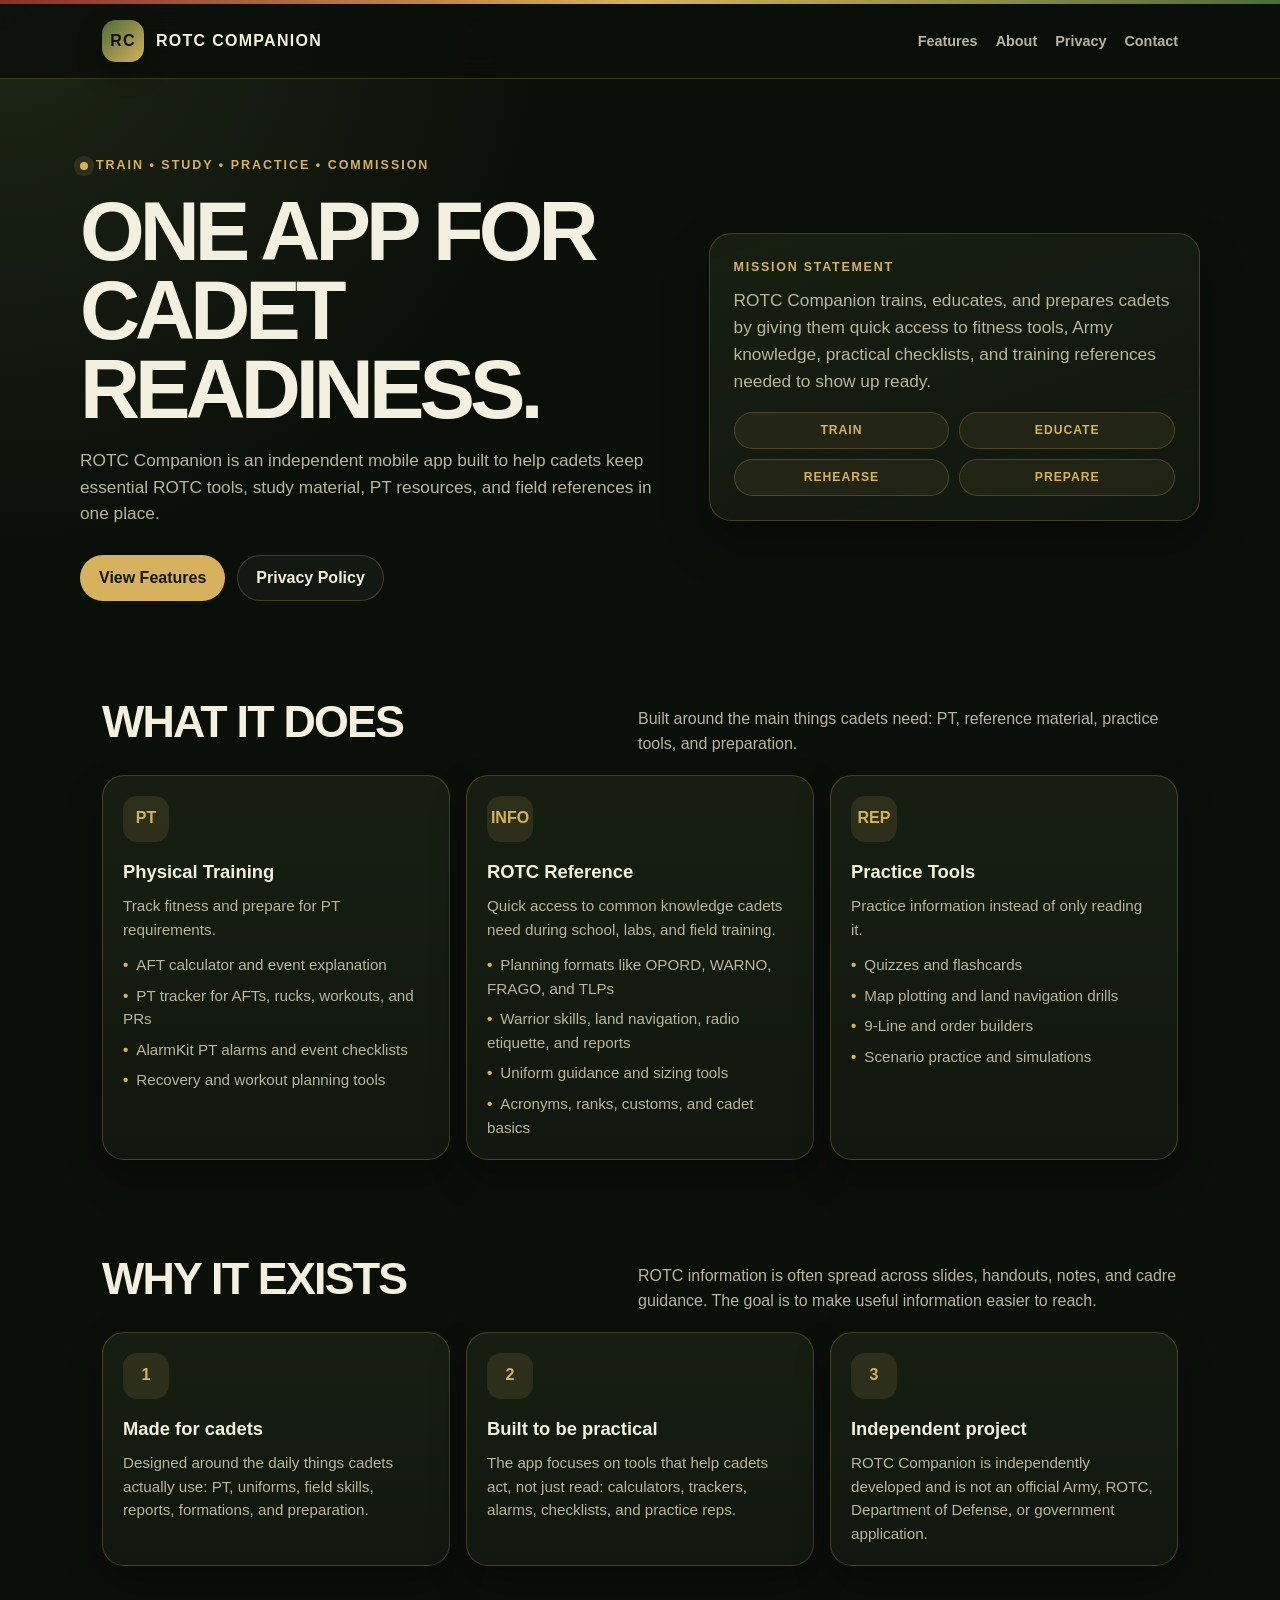
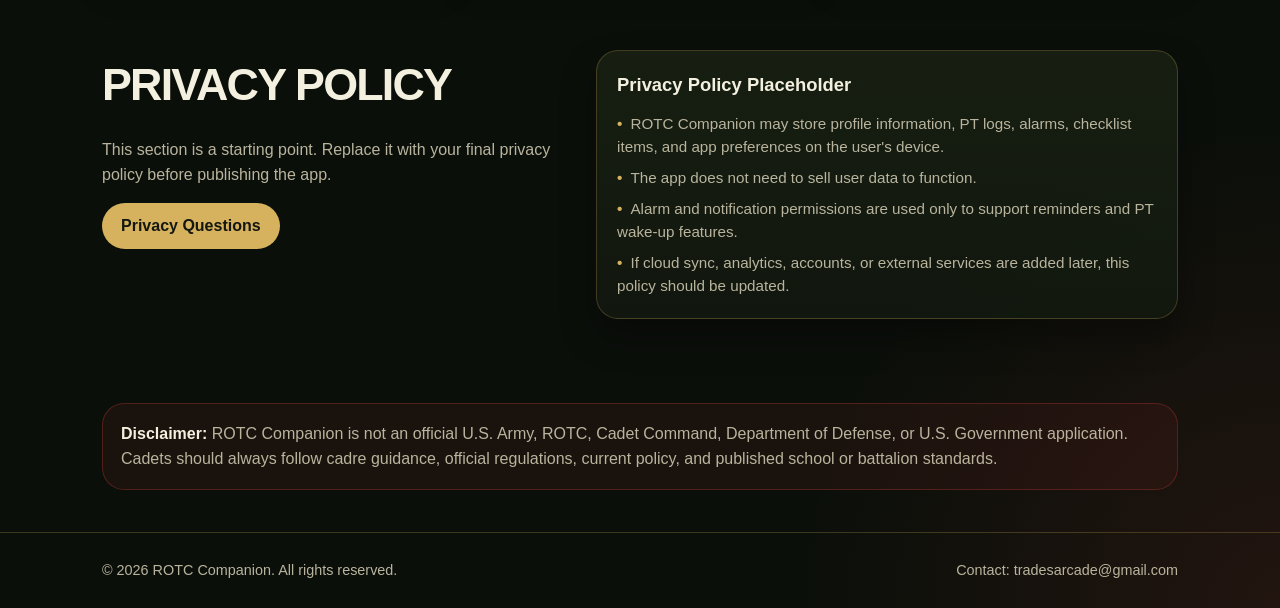
==== index.html @ 6a3ffe08 "Rename index to index.html" ====
<!DOCTYPE html>
<html lang="en">
<head>
  <meta charset="UTF-8" />
  <meta name="viewport" content="width=device-width, initial-scale=1.0" />
  <meta name="description" content="ROTC Companion is an independent app built to help cadets train, study, practice, and prepare for commissioning." />
  <title>ROTC Companion</title>
  <style>
    :root {
      --bg: #0b0f0a;
      --panel: #12180f;
      --panel-2: #182012;
      --text: #f3f0df;
      --muted: #b9b49d;
      --gold: #d6b25e;
      --green: #4d6b35;
      --green-2: #6f8f44;
      --red: #8b2f28;
      --border: rgba(214, 178, 94, 0.24);
      --shadow: rgba(0, 0, 0, 0.35);
      --radius: 22px;
    }

    * {
      box-sizing: border-box;
      margin: 0;
      padding: 0;
    }

    html {
      scroll-behavior: smooth;
    }

    body {
      font-family: Arial, Helvetica, sans-serif;
      background:
        radial-gradient(circle at top left, rgba(111, 143, 68, 0.18), transparent 34rem),
        radial-gradient(circle at bottom right, rgba(139, 47, 40, 0.18), transparent 30rem),
        var(--bg);
      color: var(--text);
      line-height: 1.55;
    }

    a {
      color: inherit;
      text-decoration: none;
    }

    .top-line {
      height: 4px;
      background: linear-gradient(90deg, var(--red), var(--gold), var(--green));
    }

    header {
      position: sticky;
      top: 0;
      z-index: 20;
      backdrop-filter: blur(14px);
      background: rgba(11, 15, 10, 0.84);
      border-bottom: 1px solid var(--border);
    }

    .nav {
      max-width: 1120px;
      margin: 0 auto;
      padding: 16px 22px;
      display: flex;
      align-items: center;
      justify-content: space-between;
      gap: 16px;
    }

    .brand {
      display: flex;
      align-items: center;
      gap: 12px;
      font-weight: 900;
      letter-spacing: 0.08em;
      text-transform: uppercase;
    }

    .brand-mark {
      width: 42px;
      height: 42px;
      border-radius: 14px;
      background: linear-gradient(135deg, var(--green), var(--gold));
      display: grid;
      place-items: center;
      color: #111;
      font-weight: 900;
      box-shadow: 0 10px 24px var(--shadow);
    }

    .nav-links {
      display: flex;
      align-items: center;
      gap: 18px;
      color: var(--muted);
      font-size: 0.9rem;
      font-weight: 700;
    }

    .nav-links a:hover {
      color: var(--gold);
    }

    .container {
      max-width: 1120px;
      margin: 0 auto;
      padding: 0 22px;
    }

    .hero {
      padding: 74px 0 44px;
      display: grid;
      grid-template-columns: 1.1fr 0.9fr;
      gap: 28px;
      align-items: center;
    }

    .eyebrow {
      display: inline-flex;
      align-items: center;
      gap: 8px;
      color: var(--gold);
      font-weight: 900;
      font-size: 0.78rem;
      letter-spacing: 0.16em;
      text-transform: uppercase;
      margin-bottom: 16px;
    }

    .dot {
      width: 8px;
      height: 8px;
      border-radius: 999px;
      background: var(--gold);
      box-shadow: 0 0 0 6px rgba(214, 178, 94, 0.12);
    }

    h1 {
      font-size: clamp(2.4rem, 7vw, 5.2rem);
      line-height: 0.95;
      letter-spacing: -0.06em;
      text-transform: uppercase;
      margin-bottom: 18px;
    }

    .hero p {
      color: var(--muted);
      font-size: 1.08rem;
      max-width: 660px;
    }

    .actions {
      display: flex;
      flex-wrap: wrap;
      gap: 12px;
      margin-top: 28px;
    }

    .button {
      display: inline-flex;
      align-items: center;
      justify-content: center;
      min-height: 46px;
      padding: 0 18px;
      border-radius: 999px;
      font-weight: 900;
      border: 1px solid var(--border);
      transition: transform 0.18s ease, border-color 0.18s ease, background 0.18s ease;
    }

    .button:hover {
      transform: translateY(-2px);
      border-color: rgba(214, 178, 94, 0.55);
    }

    .button.primary {
      color: #13170f;
      background: var(--gold);
    }

    .button.secondary {
      color: var(--text);
      background: rgba(255, 255, 255, 0.04);
    }

    .hero-card {
      border: 1px solid var(--border);
      background: linear-gradient(160deg, rgba(24, 32, 18, 0.94), rgba(18, 24, 15, 0.84));
      border-radius: var(--radius);
      padding: 24px;
      box-shadow: 0 22px 44px var(--shadow);
    }

    .mission-label {
      color: var(--gold);
      font-weight: 900;
      letter-spacing: 0.14em;
      font-size: 0.78rem;
      text-transform: uppercase;
      margin-bottom: 10px;
    }

    .mission-text {
      color: var(--text);
      font-size: 1.06rem;
      margin-bottom: 18px;
    }

    .chips {
      display: grid;
      grid-template-columns: repeat(2, minmax(0, 1fr));
      gap: 10px;
    }

    .chip {
      border: 1px solid var(--border);
      background: rgba(214, 178, 94, 0.08);
      color: var(--gold);
      border-radius: 999px;
      padding: 8px 10px;
      text-align: center;
      font-weight: 900;
      font-size: 0.76rem;
      letter-spacing: 0.08em;
    }

    section {
      padding: 42px 0;
    }

    .section-header {
      display: flex;
      align-items: end;
      justify-content: space-between;
      gap: 18px;
      margin-bottom: 18px;
    }

    .section-header h2 {
      font-size: clamp(1.8rem, 4vw, 2.8rem);
      letter-spacing: -0.04em;
      text-transform: uppercase;
    }

    .section-header p {
      color: var(--muted);
      max-width: 540px;
    }

    .grid {
      display: grid;
      grid-template-columns: repeat(3, minmax(0, 1fr));
      gap: 16px;
    }

    .card {
      border: 1px solid var(--border);
      background: linear-gradient(180deg, rgba(24, 32, 18, 0.94), rgba(18, 24, 15, 0.94));
      border-radius: var(--radius);
      padding: 20px;
      box-shadow: 0 18px 34px var(--shadow);
    }

    .card-icon {
      width: 46px;
      height: 46px;
      border-radius: 14px;
      background: rgba(214, 178, 94, 0.12);
      color: var(--gold);
      display: grid;
      place-items: center;
      font-weight: 900;
      margin-bottom: 16px;
    }

    .card h3 {
      font-size: 1.15rem;
      margin-bottom: 8px;
    }

    .card p,
    .card li {
      color: var(--muted);
      font-size: 0.95rem;
    }

    ul {
      list-style: none;
      display: grid;
      gap: 7px;
      margin-top: 12px;
    }

    li::before {
      content: "•";
      color: var(--gold);
      font-weight: 900;
      margin-right: 8px;
    }

    .privacy-wrap {
      display: grid;
      grid-template-columns: 0.9fr 1.1fr;
      gap: 18px;
    }

    .notice {
      border: 1px solid rgba(139, 47, 40, 0.5);
      background: rgba(139, 47, 40, 0.12);
      border-radius: var(--radius);
      padding: 18px;
      color: var(--muted);
    }

    .notice strong {
      color: var(--text);
    }

    footer {
      border-top: 1px solid var(--border);
      padding: 26px 0;
      color: var(--muted);
      font-size: 0.9rem;
    }

    .footer-row {
      display: flex;
      justify-content: space-between;
      gap: 14px;
      flex-wrap: wrap;
    }

    @media (max-width: 820px) {
      .nav {
        align-items: flex-start;
      }

      .nav-links {
        display: none;
      }

      .hero,
      .privacy-wrap {
        grid-template-columns: 1fr;
      }

      .grid {
        grid-template-columns: 1fr;
      }

      .section-header {
        display: block;
      }

      .section-header p {
        margin-top: 8px;
      }
    }
  </style>
</head>
<body>
  <div class="top-line"></div>

  <header>
    <nav class="nav" aria-label="Main navigation">
      <a class="brand" href="#top">
        <span class="brand-mark">RC</span>
        <span>ROTC Companion</span>
      </a>

      <div class="nav-links">
        <a href="#features">Features</a>
        <a href="#about">About</a>
        <a href="#privacy">Privacy</a>
        <a href="mailto:tradesarcade@gmail.com">Contact</a>
      </div>
    </nav>
  </header>

  <main id="top">
    <div class="container hero">
      <div>
        <div class="eyebrow"><span class="dot"></span> Train • Study • Practice • Commission</div>
        <h1>One app for cadet readiness.</h1>
        <p>
          ROTC Companion is an independent mobile app built to help cadets keep essential ROTC tools,
          study material, PT resources, and field references in one place.
        </p>

        <div class="actions">
          <a class="button primary" href="#features">View Features</a>
          <a class="button secondary" href="#privacy">Privacy Policy</a>
        </div>
      </div>

      <aside class="hero-card" aria-label="Mission statement">
        <div class="mission-label">Mission Statement</div>
        <p class="mission-text">
          ROTC Companion trains, educates, and prepares cadets by giving them quick access to fitness tools,
          Army knowledge, practical checklists, and training references needed to show up ready.
        </p>
        <div class="chips">
          <span class="chip">TRAIN</span>
          <span class="chip">EDUCATE</span>
          <span class="chip">REHEARSE</span>
          <span class="chip">PREPARE</span>
        </div>
      </aside>
    </div>

    <section id="features">
      <div class="container">
        <div class="section-header">
          <h2>What it does</h2>
          <p>Built around the main things cadets need: PT, reference material, practice tools, and preparation.</p>
        </div>

        <div class="grid">
          <article class="card">
            <div class="card-icon">PT</div>
            <h3>Physical Training</h3>
            <p>Track fitness and prepare for PT requirements.</p>
            <ul>
              <li>AFT calculator and event explanation</li>
              <li>PT tracker for AFTs, rucks, workouts, and PRs</li>
              <li>AlarmKit PT alarms and event checklists</li>
              <li>Recovery and workout planning tools</li>
            </ul>
          </article>

          <article class="card">
            <div class="card-icon">INFO</div>
            <h3>ROTC Reference</h3>
            <p>Quick access to common knowledge cadets need during school, labs, and field training.</p>
            <ul>
              <li>Planning formats like OPORD, WARNO, FRAGO, and TLPs</li>
              <li>Warrior skills, land navigation, radio etiquette, and reports</li>
              <li>Uniform guidance and sizing tools</li>
              <li>Acronyms, ranks, customs, and cadet basics</li>
            </ul>
          </article>

          <article class="card">
            <div class="card-icon">REP</div>
            <h3>Practice Tools</h3>
            <p>Practice information instead of only reading it.</p>
            <ul>
              <li>Quizzes and flashcards</li>
              <li>Map plotting and land navigation drills</li>
              <li>9-Line and order builders</li>
              <li>Scenario practice and simulations</li>
            </ul>
          </article>
        </div>
      </div>
    </section>

    <section id="about">
      <div class="container">
        <div class="section-header">
          <h2>Why it exists</h2>
          <p>ROTC information is often spread across slides, handouts, notes, and cadre guidance. The goal is to make useful information easier to reach.</p>
        </div>

        <div class="grid">
          <article class="card">
            <div class="card-icon">1</div>
            <h3>Made for cadets</h3>
            <p>Designed around the daily things cadets actually use: PT, uniforms, field skills, reports, formations, and preparation.</p>
          </article>

          <article class="card">
            <div class="card-icon">2</div>
            <h3>Built to be practical</h3>
            <p>The app focuses on tools that help cadets act, not just read: calculators, trackers, alarms, checklists, and practice reps.</p>
          </article>

          <article class="card">
            <div class="card-icon">3</div>
            <h3>Independent project</h3>
            <p>ROTC Companion is independently developed and is not an official Army, ROTC, Department of Defense, or government application.</p>
          </article>
        </div>
      </div>
    </section>

    <section id="privacy">
      <div class="container privacy-wrap">
        <div>
          <div class="section-header">
            <h2>Privacy Policy</h2>
          </div>
          <p style="color: var(--muted); margin-bottom: 16px;">
            This section is a starting point. Replace it with your final privacy policy before publishing the app.
          </p>
          <a class="button primary" href="mailto:tradesarcade@gmail.com?subject=ROTC%20Companion%20Privacy%20Question">Privacy Questions</a>
        </div>

        <article class="card">
          <h3>Privacy Policy Placeholder</h3>
          <ul>
            <li>ROTC Companion may store profile information, PT logs, alarms, checklist items, and app preferences on the user's device.</li>
            <li>The app does not need to sell user data to function.</li>
            <li>Alarm and notification permissions are used only to support reminders and PT wake-up features.</li>
            <li>If cloud sync, analytics, accounts, or external services are added later, this policy should be updated.</li>
          </ul>
        </article>
      </div>
    </section>

    <section>
      <div class="container">
        <div class="notice">
          <strong>Disclaimer:</strong> ROTC Companion is not an official U.S. Army, ROTC, Cadet Command,
          Department of Defense, or U.S. Government application. Cadets should always follow cadre guidance,
          official regulations, current policy, and published school or battalion standards.
        </div>
      </div>
    </section>
  </main>

  <footer>
    <div class="container footer-row">
      <span>© <span id="year"></span> ROTC Companion. All rights reserved.</span>
      <span>Contact: <a href="mailto:tradesarcade@gmail.com">tradesarcade@gmail.com</a></span>
    </div>
  </footer>

  <script>
    document.getElementById("year").textContent = new Date().getFullYear();
  </script>
</body>
</html>
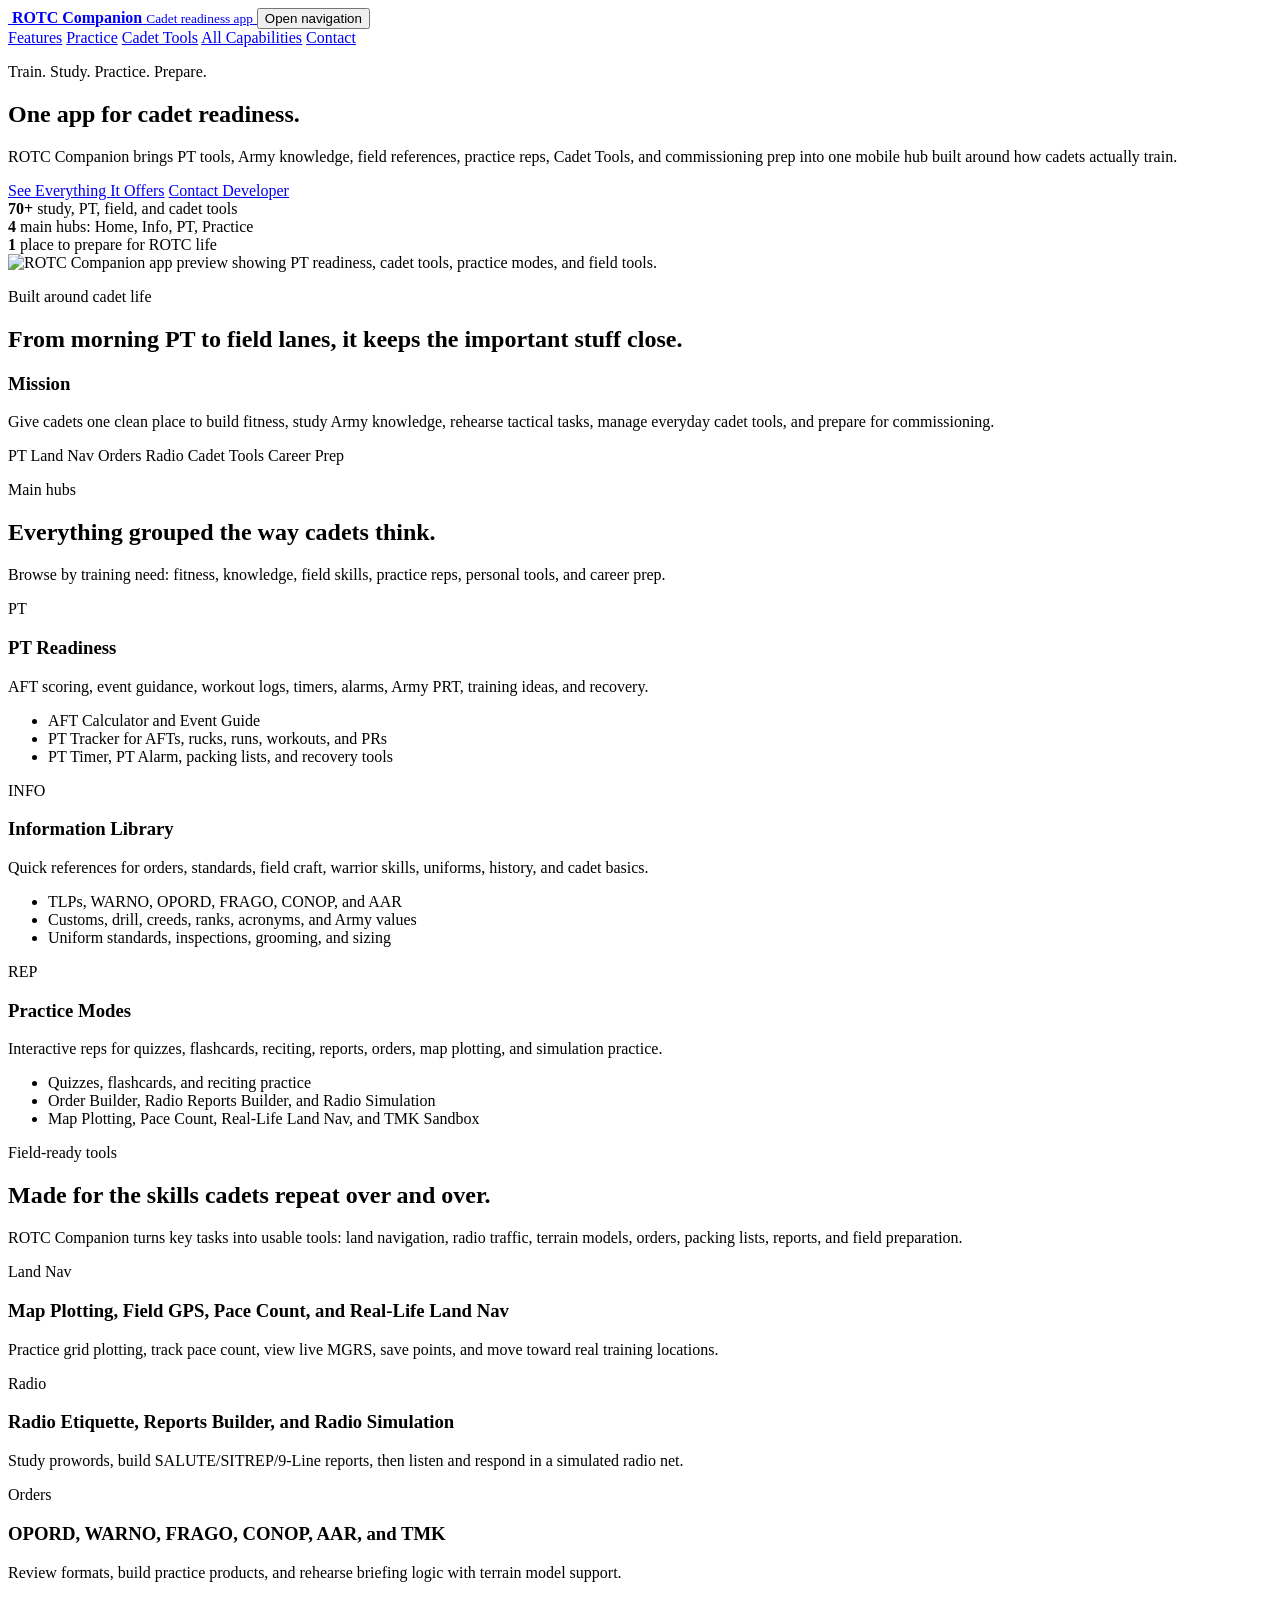
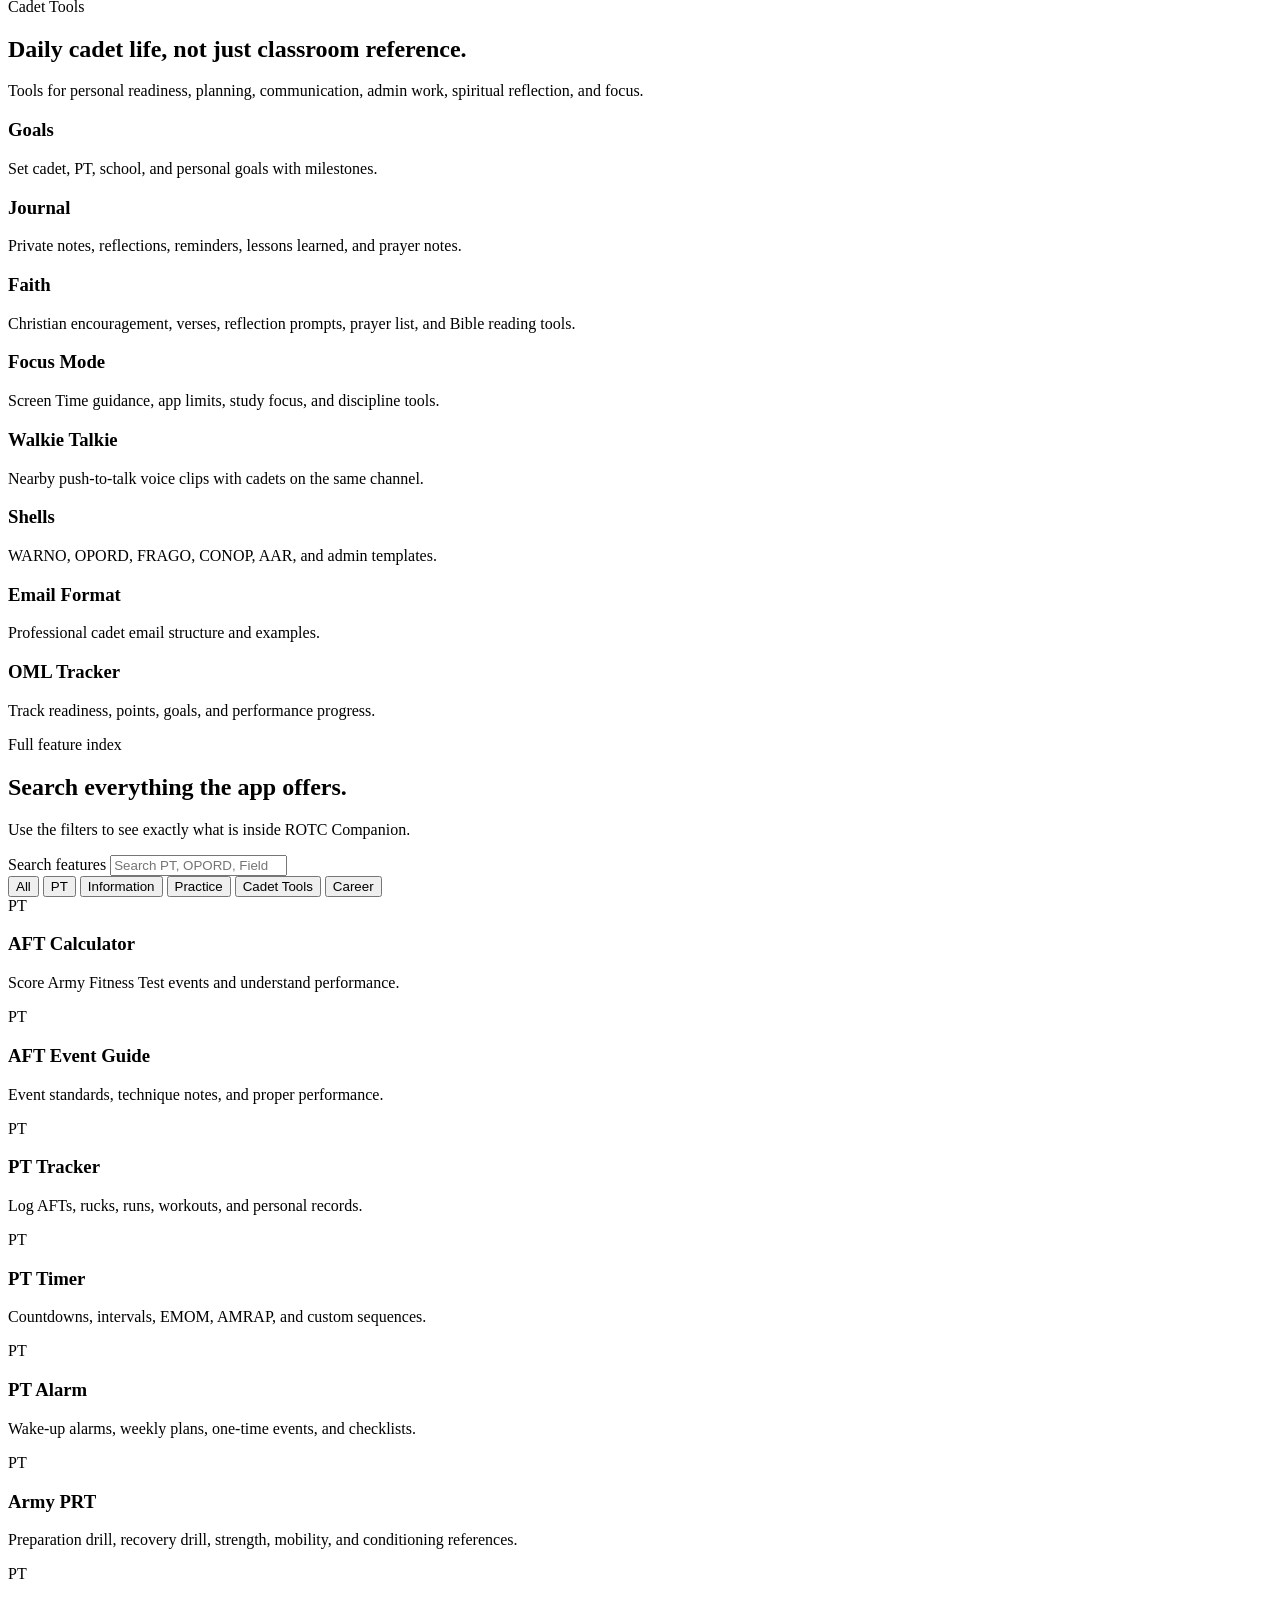
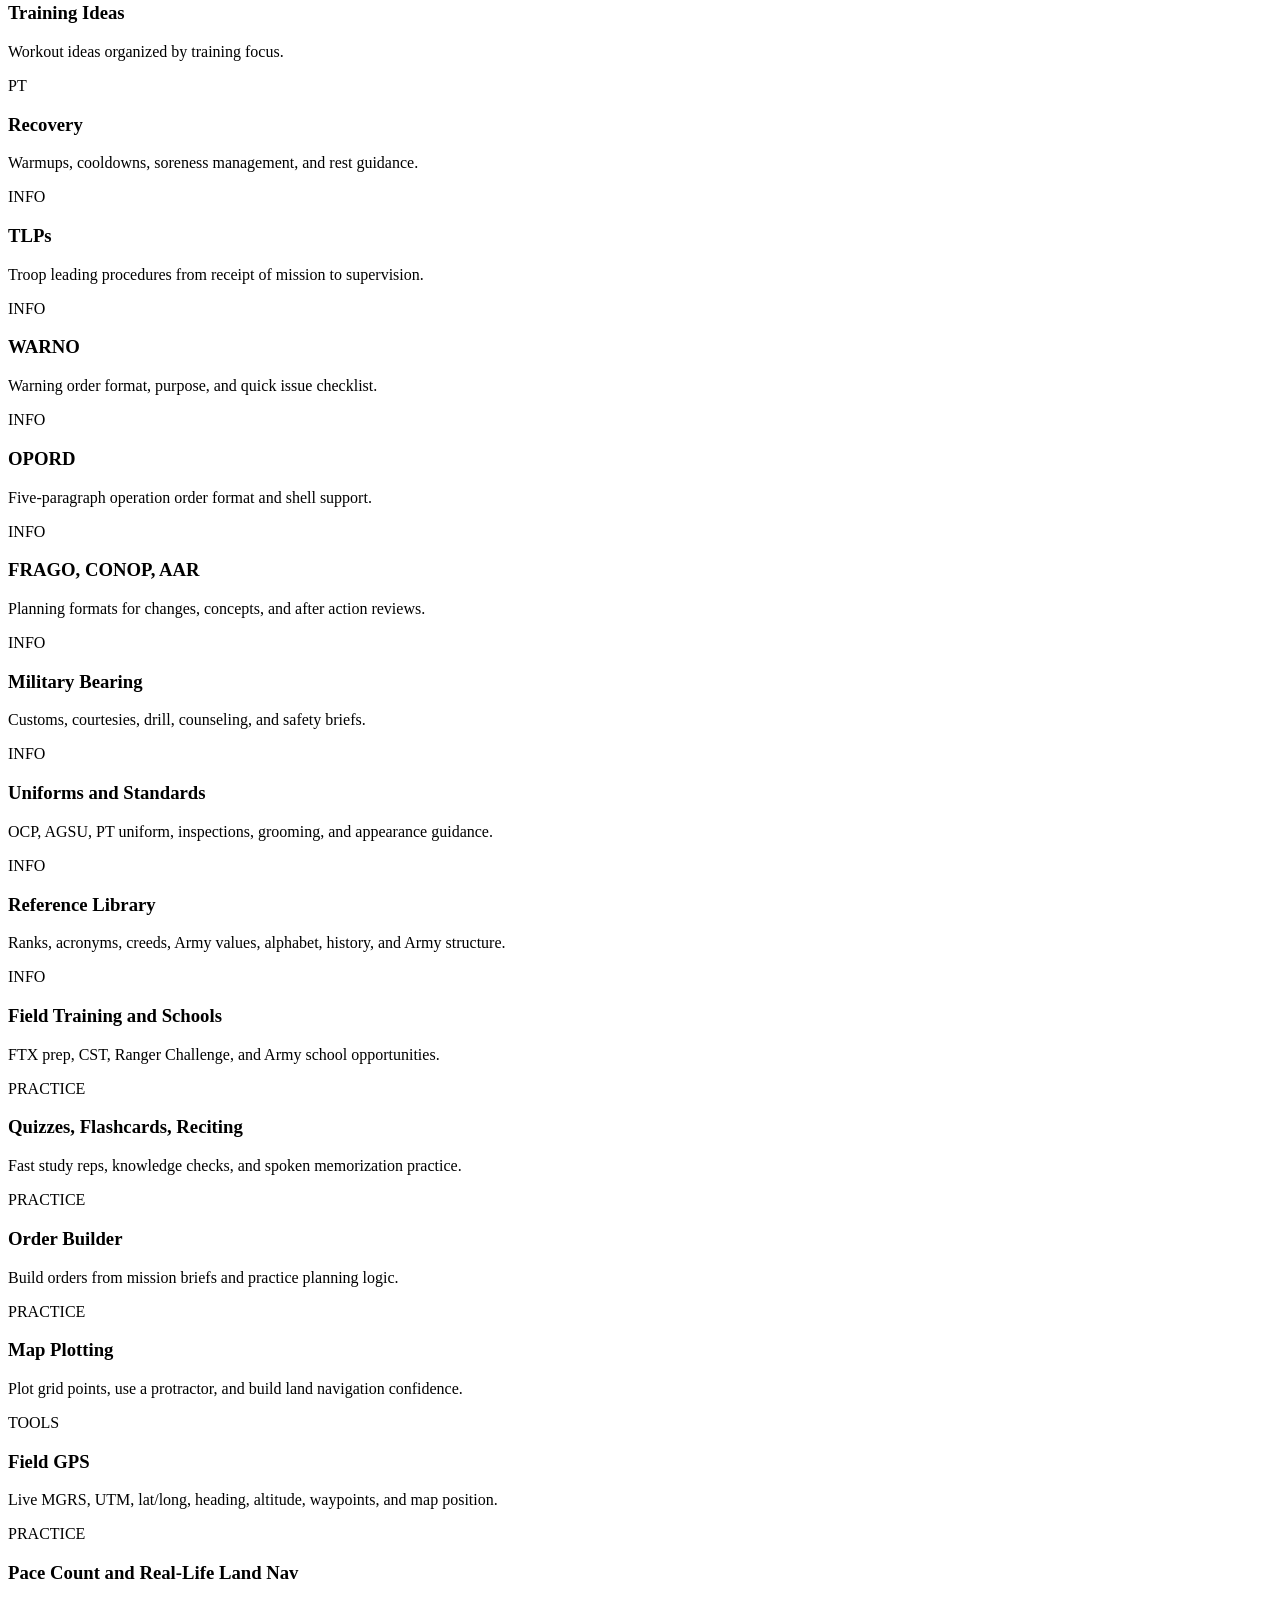
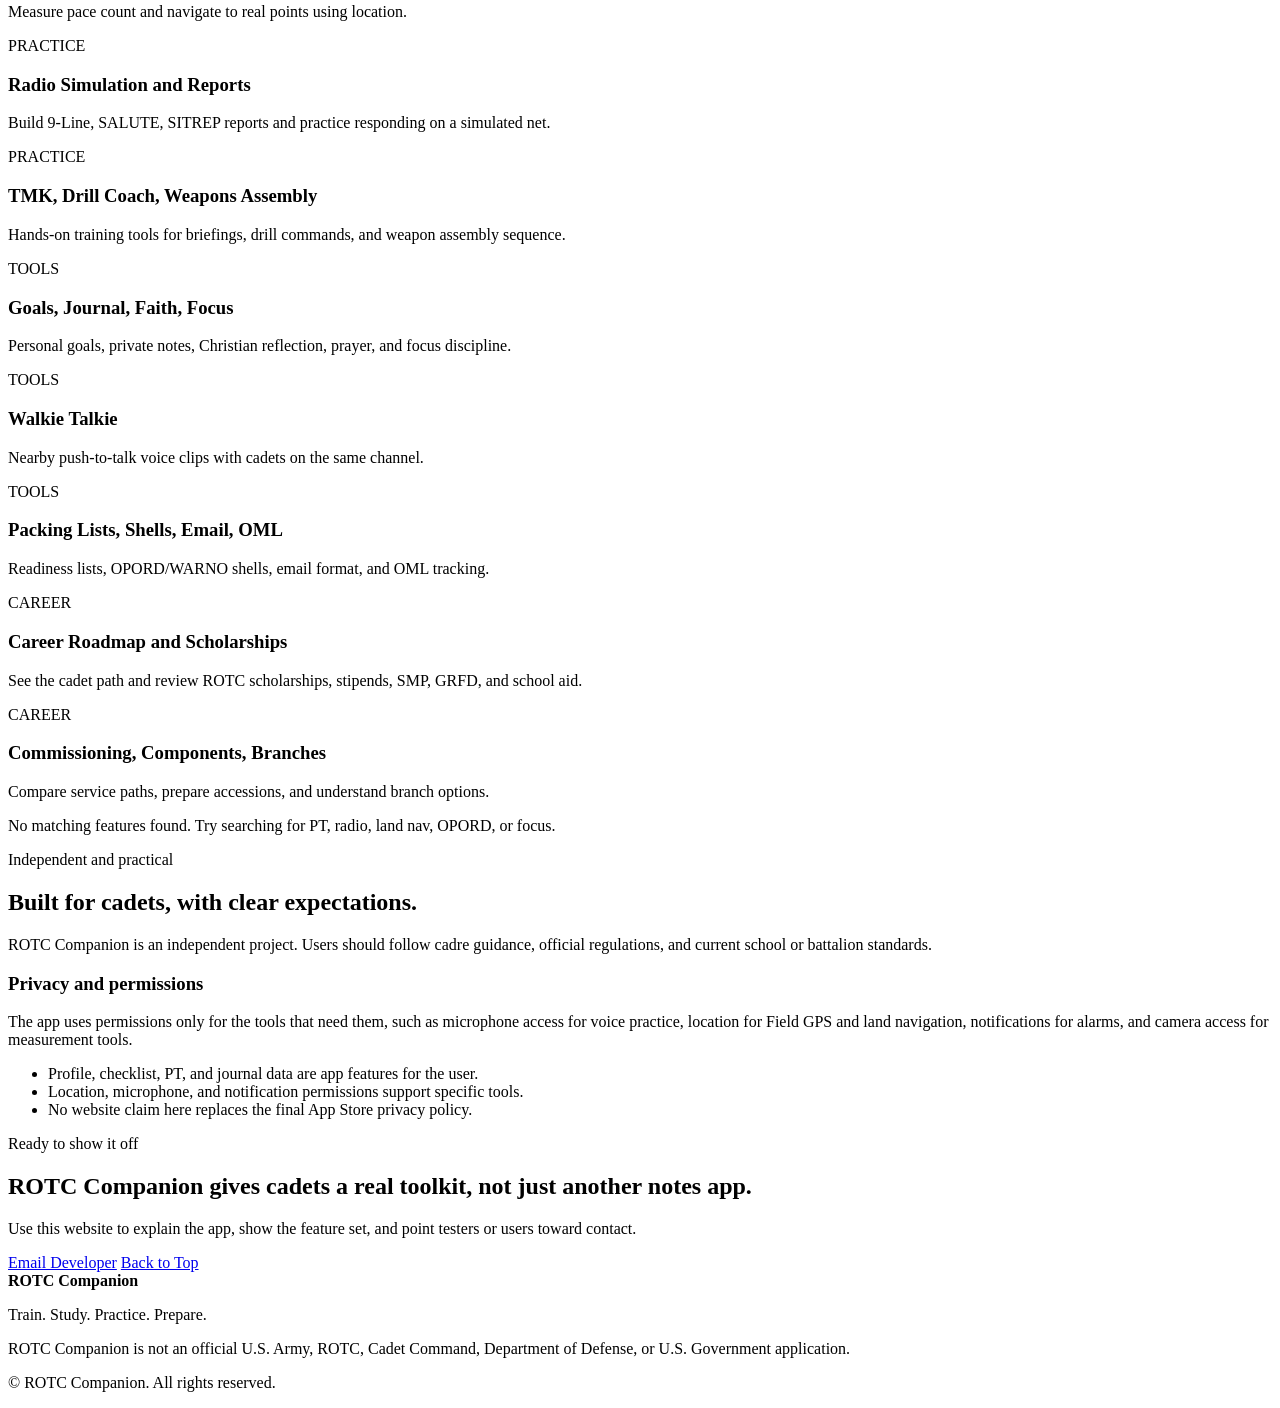
==== commit 593ac9cd: "Update index.html" ====
--- a/index.html
+++ b/index.html
@@ -3,534 +3,403 @@
 <head>
   <meta charset="UTF-8" />
   <meta name="viewport" content="width=device-width, initial-scale=1.0" />
-  <meta name="description" content="ROTC Companion is an independent app built to help cadets train, study, practice, and prepare for commissioning." />
-  <title>ROTC Companion</title>
-  <style>
-    :root {
-      --bg: #0b0f0a;
-      --panel: #12180f;
-      --panel-2: #182012;
-      --text: #f3f0df;
-      --muted: #b9b49d;
-      --gold: #d6b25e;
-      --green: #4d6b35;
-      --green-2: #6f8f44;
-      --red: #8b2f28;
-      --border: rgba(214, 178, 94, 0.24);
-      --shadow: rgba(0, 0, 0, 0.35);
-      --radius: 22px;
-    }
-
-    * {
-      box-sizing: border-box;
-      margin: 0;
-      padding: 0;
-    }
-
-    html {
-      scroll-behavior: smooth;
-    }
-
-    body {
-      font-family: Arial, Helvetica, sans-serif;
-      background:
-        radial-gradient(circle at top left, rgba(111, 143, 68, 0.18), transparent 34rem),
-        radial-gradient(circle at bottom right, rgba(139, 47, 40, 0.18), transparent 30rem),
-        var(--bg);
-      color: var(--text);
-      line-height: 1.55;
-    }
-
-    a {
-      color: inherit;
-      text-decoration: none;
-    }
-
-    .top-line {
-      height: 4px;
-      background: linear-gradient(90deg, var(--red), var(--gold), var(--green));
-    }
-
-    header {
-      position: sticky;
-      top: 0;
-      z-index: 20;
-      backdrop-filter: blur(14px);
-      background: rgba(11, 15, 10, 0.84);
-      border-bottom: 1px solid var(--border);
-    }
-
-    .nav {
-      max-width: 1120px;
-      margin: 0 auto;
-      padding: 16px 22px;
-      display: flex;
-      align-items: center;
-      justify-content: space-between;
-      gap: 16px;
-    }
-
-    .brand {
-      display: flex;
-      align-items: center;
-      gap: 12px;
-      font-weight: 900;
-      letter-spacing: 0.08em;
-      text-transform: uppercase;
-    }
-
-    .brand-mark {
-      width: 42px;
-      height: 42px;
-      border-radius: 14px;
-      background: linear-gradient(135deg, var(--green), var(--gold));
-      display: grid;
-      place-items: center;
-      color: #111;
-      font-weight: 900;
-      box-shadow: 0 10px 24px var(--shadow);
-    }
-
-    .nav-links {
-      display: flex;
-      align-items: center;
-      gap: 18px;
-      color: var(--muted);
-      font-size: 0.9rem;
-      font-weight: 700;
-    }
-
-    .nav-links a:hover {
-      color: var(--gold);
-    }
-
-    .container {
-      max-width: 1120px;
-      margin: 0 auto;
-      padding: 0 22px;
-    }
-
-    .hero {
-      padding: 74px 0 44px;
-      display: grid;
-      grid-template-columns: 1.1fr 0.9fr;
-      gap: 28px;
-      align-items: center;
-    }
-
-    .eyebrow {
-      display: inline-flex;
-      align-items: center;
-      gap: 8px;
-      color: var(--gold);
-      font-weight: 900;
-      font-size: 0.78rem;
-      letter-spacing: 0.16em;
-      text-transform: uppercase;
-      margin-bottom: 16px;
-    }
-
-    .dot {
-      width: 8px;
-      height: 8px;
-      border-radius: 999px;
-      background: var(--gold);
-      box-shadow: 0 0 0 6px rgba(214, 178, 94, 0.12);
-    }
-
-    h1 {
-      font-size: clamp(2.4rem, 7vw, 5.2rem);
-      line-height: 0.95;
-      letter-spacing: -0.06em;
-      text-transform: uppercase;
-      margin-bottom: 18px;
-    }
-
-    .hero p {
-      color: var(--muted);
-      font-size: 1.08rem;
-      max-width: 660px;
-    }
-
-    .actions {
-      display: flex;
-      flex-wrap: wrap;
-      gap: 12px;
-      margin-top: 28px;
-    }
-
-    .button {
-      display: inline-flex;
-      align-items: center;
-      justify-content: center;
-      min-height: 46px;
-      padding: 0 18px;
-      border-radius: 999px;
-      font-weight: 900;
-      border: 1px solid var(--border);
-      transition: transform 0.18s ease, border-color 0.18s ease, background 0.18s ease;
-    }
-
-    .button:hover {
-      transform: translateY(-2px);
-      border-color: rgba(214, 178, 94, 0.55);
-    }
-
-    .button.primary {
-      color: #13170f;
-      background: var(--gold);
-    }
-
-    .button.secondary {
-      color: var(--text);
-      background: rgba(255, 255, 255, 0.04);
-    }
-
-    .hero-card {
-      border: 1px solid var(--border);
-      background: linear-gradient(160deg, rgba(24, 32, 18, 0.94), rgba(18, 24, 15, 0.84));
-      border-radius: var(--radius);
-      padding: 24px;
-      box-shadow: 0 22px 44px var(--shadow);
-    }
-
-    .mission-label {
-      color: var(--gold);
-      font-weight: 900;
-      letter-spacing: 0.14em;
-      font-size: 0.78rem;
-      text-transform: uppercase;
-      margin-bottom: 10px;
-    }
-
-    .mission-text {
-      color: var(--text);
-      font-size: 1.06rem;
-      margin-bottom: 18px;
-    }
-
-    .chips {
-      display: grid;
-      grid-template-columns: repeat(2, minmax(0, 1fr));
-      gap: 10px;
-    }
-
-    .chip {
-      border: 1px solid var(--border);
-      background: rgba(214, 178, 94, 0.08);
-      color: var(--gold);
-      border-radius: 999px;
-      padding: 8px 10px;
-      text-align: center;
-      font-weight: 900;
-      font-size: 0.76rem;
-      letter-spacing: 0.08em;
-    }
-
-    section {
-      padding: 42px 0;
-    }
-
-    .section-header {
-      display: flex;
-      align-items: end;
-      justify-content: space-between;
-      gap: 18px;
-      margin-bottom: 18px;
-    }
-
-    .section-header h2 {
-      font-size: clamp(1.8rem, 4vw, 2.8rem);
-      letter-spacing: -0.04em;
-      text-transform: uppercase;
-    }
-
-    .section-header p {
-      color: var(--muted);
-      max-width: 540px;
-    }
-
-    .grid {
-      display: grid;
-      grid-template-columns: repeat(3, minmax(0, 1fr));
-      gap: 16px;
-    }
-
-    .card {
-      border: 1px solid var(--border);
-      background: linear-gradient(180deg, rgba(24, 32, 18, 0.94), rgba(18, 24, 15, 0.94));
-      border-radius: var(--radius);
-      padding: 20px;
-      box-shadow: 0 18px 34px var(--shadow);
-    }
-
-    .card-icon {
-      width: 46px;
-      height: 46px;
-      border-radius: 14px;
-      background: rgba(214, 178, 94, 0.12);
-      color: var(--gold);
-      display: grid;
-      place-items: center;
-      font-weight: 900;
-      margin-bottom: 16px;
-    }
-
-    .card h3 {
-      font-size: 1.15rem;
-      margin-bottom: 8px;
-    }
-
-    .card p,
-    .card li {
-      color: var(--muted);
-      font-size: 0.95rem;
-    }
-
-    ul {
-      list-style: none;
-      display: grid;
-      gap: 7px;
-      margin-top: 12px;
-    }
-
-    li::before {
-      content: "•";
-      color: var(--gold);
-      font-weight: 900;
-      margin-right: 8px;
-    }
-
-    .privacy-wrap {
-      display: grid;
-      grid-template-columns: 0.9fr 1.1fr;
-      gap: 18px;
-    }
-
-    .notice {
-      border: 1px solid rgba(139, 47, 40, 0.5);
-      background: rgba(139, 47, 40, 0.12);
-      border-radius: var(--radius);
-      padding: 18px;
-      color: var(--muted);
-    }
-
-    .notice strong {
-      color: var(--text);
-    }
-
-    footer {
-      border-top: 1px solid var(--border);
-      padding: 26px 0;
-      color: var(--muted);
-      font-size: 0.9rem;
-    }
-
-    .footer-row {
-      display: flex;
-      justify-content: space-between;
-      gap: 14px;
-      flex-wrap: wrap;
-    }
-
-    @media (max-width: 820px) {
-      .nav {
-        align-items: flex-start;
-      }
-
-      .nav-links {
-        display: none;
-      }
-
-      .hero,
-      .privacy-wrap {
-        grid-template-columns: 1fr;
-      }
-
-      .grid {
-        grid-template-columns: 1fr;
-      }
-
-      .section-header {
-        display: block;
-      }
-
-      .section-header p {
-        margin-top: 8px;
-      }
-    }
-  </style>
+  <meta name="description" content="ROTC Companion helps cadets train, study, practice, plan, and prepare with PT tools, Army knowledge, cadet tools, and field training resources." />
+  <meta name="theme-color" content="#0b1109" />
+  <title>ROTC Companion | Cadet Readiness App</title>
+  <link rel="icon" href="assets/rotc-companion-icon-192.png" />
+  <link rel="apple-touch-icon" href="assets/rotc-companion-icon-192.png" />
+  <link rel="stylesheet" href="styles.css" />
 </head>
 <body>
-  <div class="top-line"></div>
-
-  <header>
-    <nav class="nav" aria-label="Main navigation">
-      <a class="brand" href="#top">
-        <span class="brand-mark">RC</span>
-        <span>ROTC Companion</span>
+  <div class="signal-strip" aria-hidden="true"></div>
+
+  <header class="site-header">
+    <nav class="nav-shell" aria-label="Main navigation">
+      <a class="brand" href="#top" aria-label="ROTC Companion home">
+        <img src="assets/rotc-companion-icon-192.png" alt="" />
+        <span>
+          <strong>ROTC Companion</strong>
+          <small>Cadet readiness app</small>
+        </span>
       </a>
 
-      <div class="nav-links">
+      <button class="nav-toggle" type="button" aria-expanded="false" aria-controls="nav-links">
+        <span></span>
+        <span></span>
+        <span></span>
+        <span class="sr-only">Open navigation</span>
+      </button>
+
+      <div class="nav-links" id="nav-links">
         <a href="#features">Features</a>
-        <a href="#about">About</a>
-        <a href="#privacy">Privacy</a>
-        <a href="mailto:tradesarcade@gmail.com">Contact</a>
+        <a href="#practice">Practice</a>
+        <a href="#tools">Cadet Tools</a>
+        <a href="#all-capabilities">All Capabilities</a>
+        <a href="#contact">Contact</a>
       </div>
     </nav>
   </header>
 
   <main id="top">
-    <div class="container hero">
+    <section class="hero section-band">
+      <div class="container hero-grid">
+        <div class="hero-copy reveal">
+          <p class="eyebrow"><span></span> Train. Study. Practice. Prepare.</p>
+          <h1>One app for cadet readiness.</h1>
+          <p class="hero-lede">
+            ROTC Companion brings PT tools, Army knowledge, field references, practice reps,
+            Cadet Tools, and commissioning prep into one mobile hub built around how cadets actually train.
+          </p>
+
+          <div class="hero-actions">
+            <a class="button primary" href="#all-capabilities">See Everything It Offers</a>
+            <a class="button secondary" href="#contact">Contact Developer</a>
+          </div>
+
+          <div class="hero-stats" aria-label="App capability highlights">
+            <div>
+              <strong>70+</strong>
+              <span>study, PT, field, and cadet tools</span>
+            </div>
+            <div>
+              <strong>4</strong>
+              <span>main hubs: Home, Info, PT, Practice</span>
+            </div>
+            <div>
+              <strong>1</strong>
+              <span>place to prepare for ROTC life</span>
+            </div>
+          </div>
+        </div>
+
+        <div class="hero-visual reveal" aria-label="ROTC Companion app preview">
+          <img src="assets/app-showcase.png" alt="ROTC Companion app preview showing PT readiness, cadet tools, practice modes, and field tools." />
+        </div>
+      </div>
+    </section>
+
+    <section class="section-band intro-band">
+      <div class="container split">
+        <div class="section-title reveal">
+          <p class="eyebrow"><span></span> Built around cadet life</p>
+          <h2>From morning PT to field lanes, it keeps the important stuff close.</h2>
+        </div>
+
+        <div class="mission-card reveal">
+          <h3>Mission</h3>
+          <p>
+            Give cadets one clean place to build fitness, study Army knowledge, rehearse tactical tasks,
+            manage everyday cadet tools, and prepare for commissioning.
+          </p>
+          <div class="mission-pills">
+            <span>PT</span>
+            <span>Land Nav</span>
+            <span>Orders</span>
+            <span>Radio</span>
+            <span>Cadet Tools</span>
+            <span>Career Prep</span>
+          </div>
+        </div>
+      </div>
+    </section>
+
+    <section class="section-band" id="features">
+      <div class="container">
+        <div class="section-heading reveal">
+          <p class="eyebrow"><span></span> Main hubs</p>
+          <h2>Everything grouped the way cadets think.</h2>
+          <p>Browse by training need: fitness, knowledge, field skills, practice reps, personal tools, and career prep.</p>
+        </div>
+
+        <div class="hub-grid">
+          <article class="hub-card reveal">
+            <div class="hub-icon green">PT</div>
+            <h3>PT Readiness</h3>
+            <p>AFT scoring, event guidance, workout logs, timers, alarms, Army PRT, training ideas, and recovery.</p>
+            <ul>
+              <li>AFT Calculator and Event Guide</li>
+              <li>PT Tracker for AFTs, rucks, runs, workouts, and PRs</li>
+              <li>PT Timer, PT Alarm, packing lists, and recovery tools</li>
+            </ul>
+          </article>
+
+          <article class="hub-card reveal">
+            <div class="hub-icon gold">INFO</div>
+            <h3>Information Library</h3>
+            <p>Quick references for orders, standards, field craft, warrior skills, uniforms, history, and cadet basics.</p>
+            <ul>
+              <li>TLPs, WARNO, OPORD, FRAGO, CONOP, and AAR</li>
+              <li>Customs, drill, creeds, ranks, acronyms, and Army values</li>
+              <li>Uniform standards, inspections, grooming, and sizing</li>
+            </ul>
+          </article>
+
+          <article class="hub-card reveal" id="practice">
+            <div class="hub-icon blue">REP</div>
+            <h3>Practice Modes</h3>
+            <p>Interactive reps for quizzes, flashcards, reciting, reports, orders, map plotting, and simulation practice.</p>
+            <ul>
+              <li>Quizzes, flashcards, and reciting practice</li>
+              <li>Order Builder, Radio Reports Builder, and Radio Simulation</li>
+              <li>Map Plotting, Pace Count, Real-Life Land Nav, and TMK Sandbox</li>
+            </ul>
+          </article>
+        </div>
+      </div>
+    </section>
+
+    <section class="section-band field-band">
+      <div class="container field-grid">
+        <div class="section-title reveal">
+          <p class="eyebrow"><span></span> Field-ready tools</p>
+          <h2>Made for the skills cadets repeat over and over.</h2>
+          <p>
+            ROTC Companion turns key tasks into usable tools: land navigation, radio traffic,
+            terrain models, orders, packing lists, reports, and field preparation.
+          </p>
+        </div>
+
+        <div class="feature-stack">
+          <article class="wide-feature reveal">
+            <span class="feature-tag green">Land Nav</span>
+            <h3>Map Plotting, Field GPS, Pace Count, and Real-Life Land Nav</h3>
+            <p>Practice grid plotting, track pace count, view live MGRS, save points, and move toward real training locations.</p>
+          </article>
+
+          <article class="wide-feature reveal">
+            <span class="feature-tag blue">Radio</span>
+            <h3>Radio Etiquette, Reports Builder, and Radio Simulation</h3>
+            <p>Study prowords, build SALUTE/SITREP/9-Line reports, then listen and respond in a simulated radio net.</p>
+          </article>
+
+          <article class="wide-feature reveal">
+            <span class="feature-tag gold">Orders</span>
+            <h3>OPORD, WARNO, FRAGO, CONOP, AAR, and TMK</h3>
+            <p>Review formats, build practice products, and rehearse briefing logic with terrain model support.</p>
+          </article>
+        </div>
+      </div>
+    </section>
+
+    <section class="section-band" id="tools">
+      <div class="container">
+        <div class="section-heading reveal">
+          <p class="eyebrow"><span></span> Cadet Tools</p>
+          <h2>Daily cadet life, not just classroom reference.</h2>
+          <p>Tools for personal readiness, planning, communication, admin work, spiritual reflection, and focus.</p>
+        </div>
+
+        <div class="tool-grid">
+          <article class="tool-card reveal">
+            <h3>Goals</h3>
+            <p>Set cadet, PT, school, and personal goals with milestones.</p>
+          </article>
+          <article class="tool-card reveal">
+            <h3>Journal</h3>
+            <p>Private notes, reflections, reminders, lessons learned, and prayer notes.</p>
+          </article>
+          <article class="tool-card reveal">
+            <h3>Faith</h3>
+            <p>Christian encouragement, verses, reflection prompts, prayer list, and Bible reading tools.</p>
+          </article>
+          <article class="tool-card reveal">
+            <h3>Focus Mode</h3>
+            <p>Screen Time guidance, app limits, study focus, and discipline tools.</p>
+          </article>
+          <article class="tool-card reveal">
+            <h3>Walkie Talkie</h3>
+            <p>Nearby push-to-talk voice clips with cadets on the same channel.</p>
+          </article>
+          <article class="tool-card reveal">
+            <h3>Shells</h3>
+            <p>WARNO, OPORD, FRAGO, CONOP, AAR, and admin templates.</p>
+          </article>
+          <article class="tool-card reveal">
+            <h3>Email Format</h3>
+            <p>Professional cadet email structure and examples.</p>
+          </article>
+          <article class="tool-card reveal">
+            <h3>OML Tracker</h3>
+            <p>Track readiness, points, goals, and performance progress.</p>
+          </article>
+        </div>
+      </div>
+    </section>
+
+    <section class="section-band" id="all-capabilities">
+      <div class="container">
+        <div class="section-heading reveal">
+          <p class="eyebrow"><span></span> Full feature index</p>
+          <h2>Search everything the app offers.</h2>
+          <p>Use the filters to see exactly what is inside ROTC Companion.</p>
+        </div>
+
+        <div class="feature-controls reveal">
+          <label class="search-box">
+            <span class="sr-only">Search features</span>
+            <input type="search" id="feature-search" placeholder="Search PT, OPORD, Field GPS, radio, focus..." />
+          </label>
+
+          <div class="filter-row" aria-label="Feature filters">
+            <button class="filter active" type="button" data-filter="all">All</button>
+            <button class="filter" type="button" data-filter="pt">PT</button>
+            <button class="filter" type="button" data-filter="info">Information</button>
+            <button class="filter" type="button" data-filter="practice">Practice</button>
+            <button class="filter" type="button" data-filter="tools">Cadet Tools</button>
+            <button class="filter" type="button" data-filter="career">Career</button>
+          </div>
+        </div>
+
+        <div class="capability-grid" id="capability-grid">
+          <article class="capability reveal" data-category="pt" data-keywords="aft calculator army fitness test scoring">
+            <span>PT</span><h3>AFT Calculator</h3><p>Score Army Fitness Test events and understand performance.</p>
+          </article>
+          <article class="capability reveal" data-category="pt" data-keywords="aft event guide standards form">
+            <span>PT</span><h3>AFT Event Guide</h3><p>Event standards, technique notes, and proper performance.</p>
+          </article>
+          <article class="capability reveal" data-category="pt" data-keywords="pt tracker runs rucks workouts prs">
+            <span>PT</span><h3>PT Tracker</h3><p>Log AFTs, rucks, runs, workouts, and personal records.</p>
+          </article>
+          <article class="capability reveal" data-category="pt tools" data-keywords="timer intervals emom amrap countdown">
+            <span>PT</span><h3>PT Timer</h3><p>Countdowns, intervals, EMOM, AMRAP, and custom sequences.</p>
+          </article>
+          <article class="capability reveal" data-category="pt tools" data-keywords="pt alarm wake checklist">
+            <span>PT</span><h3>PT Alarm</h3><p>Wake-up alarms, weekly plans, one-time events, and checklists.</p>
+          </article>
+          <article class="capability reveal" data-category="pt" data-keywords="army prt preparation drill recovery drill conditioning">
+            <span>PT</span><h3>Army PRT</h3><p>Preparation drill, recovery drill, strength, mobility, and conditioning references.</p>
+          </article>
+          <article class="capability reveal" data-category="pt" data-keywords="training ideas workouts">
+            <span>PT</span><h3>Training Ideas</h3><p>Workout ideas organized by training focus.</p>
+          </article>
+          <article class="capability reveal" data-category="pt" data-keywords="recovery warmup cooldown soreness rest">
+            <span>PT</span><h3>Recovery</h3><p>Warmups, cooldowns, soreness management, and rest guidance.</p>
+          </article>
+
+          <article class="capability reveal" data-category="info practice" data-keywords="tlps troop leading procedures">
+            <span>INFO</span><h3>TLPs</h3><p>Troop leading procedures from receipt of mission to supervision.</p>
+          </article>
+          <article class="capability reveal" data-category="info practice" data-keywords="warno warning order">
+            <span>INFO</span><h3>WARNO</h3><p>Warning order format, purpose, and quick issue checklist.</p>
+          </article>
+          <article class="capability reveal" data-category="info practice" data-keywords="opord five paragraph order">
+            <span>INFO</span><h3>OPORD</h3><p>Five-paragraph operation order format and shell support.</p>
+          </article>
+          <article class="capability reveal" data-category="info" data-keywords="frago fragmentary order conop aar">
+            <span>INFO</span><h3>FRAGO, CONOP, AAR</h3><p>Planning formats for changes, concepts, and after action reviews.</p>
+          </article>
+          <article class="capability reveal" data-category="info" data-keywords="customs courtesies drill counseling safety">
+            <span>INFO</span><h3>Military Bearing</h3><p>Customs, courtesies, drill, counseling, and safety briefs.</p>
+          </article>
+          <article class="capability reveal" data-category="info" data-keywords="uniform ocp agsu grooming inspections">
+            <span>INFO</span><h3>Uniforms and Standards</h3><p>OCP, AGSU, PT uniform, inspections, grooming, and appearance guidance.</p>
+          </article>
+          <article class="capability reveal" data-category="info" data-keywords="ranks acronyms creeds army values history alphabet">
+            <span>INFO</span><h3>Reference Library</h3><p>Ranks, acronyms, creeds, Army values, alphabet, history, and Army structure.</p>
+          </article>
+          <article class="capability reveal" data-category="info career" data-keywords="ftx cst ranger challenge schools">
+            <span>INFO</span><h3>Field Training and Schools</h3><p>FTX prep, CST, Ranger Challenge, and Army school opportunities.</p>
+          </article>
+
+          <article class="capability reveal" data-category="practice" data-keywords="quizzes flashcards reciting">
+            <span>PRACTICE</span><h3>Quizzes, Flashcards, Reciting</h3><p>Fast study reps, knowledge checks, and spoken memorization practice.</p>
+          </article>
+          <article class="capability reveal" data-category="practice" data-keywords="order builder warno opord mission brief">
+            <span>PRACTICE</span><h3>Order Builder</h3><p>Build orders from mission briefs and practice planning logic.</p>
+          </article>
+          <article class="capability reveal" data-category="practice info" data-keywords="map plotting land nav protractor grid">
+            <span>PRACTICE</span><h3>Map Plotting</h3><p>Plot grid points, use a protractor, and build land navigation confidence.</p>
+          </article>
+          <article class="capability reveal" data-category="practice tools" data-keywords="field gps mgrs waypoint map location">
+            <span>TOOLS</span><h3>Field GPS</h3><p>Live MGRS, UTM, lat/long, heading, altitude, waypoints, and map position.</p>
+          </article>
+          <article class="capability reveal" data-category="practice" data-keywords="pace count real life land nav">
+            <span>PRACTICE</span><h3>Pace Count and Real-Life Land Nav</h3><p>Measure pace count and navigate to real points using location.</p>
+          </article>
+          <article class="capability reveal" data-category="practice" data-keywords="radio simulation reports nine line salute sitrep">
+            <span>PRACTICE</span><h3>Radio Simulation and Reports</h3><p>Build 9-Line, SALUTE, SITREP reports and practice responding on a simulated net.</p>
+          </article>
+          <article class="capability reveal" data-category="practice" data-keywords="tmk terrain model kit drill coach weapons assembly">
+            <span>PRACTICE</span><h3>TMK, Drill Coach, Weapons Assembly</h3><p>Hands-on training tools for briefings, drill commands, and weapon assembly sequence.</p>
+          </article>
+
+          <article class="capability reveal" data-category="tools" data-keywords="goals journal faith prayer bible focus">
+            <span>TOOLS</span><h3>Goals, Journal, Faith, Focus</h3><p>Personal goals, private notes, Christian reflection, prayer, and focus discipline.</p>
+          </article>
+          <article class="capability reveal" data-category="tools" data-keywords="walkie talkie peer channel voice">
+            <span>TOOLS</span><h3>Walkie Talkie</h3><p>Nearby push-to-talk voice clips with cadets on the same channel.</p>
+          </article>
+          <article class="capability reveal" data-category="tools" data-keywords="packing lists shells email oml">
+            <span>TOOLS</span><h3>Packing Lists, Shells, Email, OML</h3><p>Readiness lists, OPORD/WARNO shells, email format, and OML tracking.</p>
+          </article>
+
+          <article class="capability reveal" data-category="career" data-keywords="career roadmap scholarships contracting commissioning">
+            <span>CAREER</span><h3>Career Roadmap and Scholarships</h3><p>See the cadet path and review ROTC scholarships, stipends, SMP, GRFD, and school aid.</p>
+          </article>
+          <article class="capability reveal" data-category="career" data-keywords="components active reserve guard branches accessions">
+            <span>CAREER</span><h3>Commissioning, Components, Branches</h3><p>Compare service paths, prepare accessions, and understand branch options.</p>
+          </article>
+        </div>
+
+        <p class="empty-state" id="empty-state">No matching features found. Try searching for PT, radio, land nav, OPORD, or focus.</p>
+      </div>
+    </section>
+
+    <section class="section-band privacy-band">
+      <div class="container split">
+        <div class="section-title reveal">
+          <p class="eyebrow"><span></span> Independent and practical</p>
+          <h2>Built for cadets, with clear expectations.</h2>
+          <p>
+            ROTC Companion is an independent project. Users should follow cadre guidance,
+            official regulations, and current school or battalion standards.
+          </p>
+        </div>
+
+        <div class="policy-card reveal">
+          <h3>Privacy and permissions</h3>
+          <p>
+            The app uses permissions only for the tools that need them, such as microphone access for voice practice,
+            location for Field GPS and land navigation, notifications for alarms, and camera access for measurement tools.
+          </p>
+          <ul>
+            <li>Profile, checklist, PT, and journal data are app features for the user.</li>
+            <li>Location, microphone, and notification permissions support specific tools.</li>
+            <li>No website claim here replaces the final App Store privacy policy.</li>
+          </ul>
+        </div>
+      </div>
+    </section>
+
+    <section class="cta-band" id="contact">
+      <div class="container cta-card reveal">
+        <div>
+          <p class="eyebrow"><span></span> Ready to show it off</p>
+          <h2>ROTC Companion gives cadets a real toolkit, not just another notes app.</h2>
+          <p>Use this website to explain the app, show the feature set, and point testers or users toward contact.</p>
+        </div>
+        <div class="cta-actions">
+          <a class="button primary" href="mailto:tradesarcade@gmail.com?subject=ROTC%20Companion">Email Developer</a>
+          <a class="button secondary" href="#top">Back to Top</a>
+        </div>
+      </div>
+    </section>
+  </main>
+
+  <footer class="footer">
+    <div class="container footer-grid">
       <div>
-        <div class="eyebrow"><span class="dot"></span> Train • Study • Practice • Commission</div>
-        <h1>One app for cadet readiness.</h1>
-        <p>
-          ROTC Companion is an independent mobile app built to help cadets keep essential ROTC tools,
-          study material, PT resources, and field references in one place.
-        </p>
-
-        <div class="actions">
-          <a class="button primary" href="#features">View Features</a>
-          <a class="button secondary" href="#privacy">Privacy Policy</a>
-        </div>
-      </div>
-
-      <aside class="hero-card" aria-label="Mission statement">
-        <div class="mission-label">Mission Statement</div>
-        <p class="mission-text">
-          ROTC Companion trains, educates, and prepares cadets by giving them quick access to fitness tools,
-          Army knowledge, practical checklists, and training references needed to show up ready.
-        </p>
-        <div class="chips">
-          <span class="chip">TRAIN</span>
-          <span class="chip">EDUCATE</span>
-          <span class="chip">REHEARSE</span>
-          <span class="chip">PREPARE</span>
-        </div>
-      </aside>
-    </div>
-
-    <section id="features">
-      <div class="container">
-        <div class="section-header">
-          <h2>What it does</h2>
-          <p>Built around the main things cadets need: PT, reference material, practice tools, and preparation.</p>
-        </div>
-
-        <div class="grid">
-          <article class="card">
-            <div class="card-icon">PT</div>
-            <h3>Physical Training</h3>
-            <p>Track fitness and prepare for PT requirements.</p>
-            <ul>
-              <li>AFT calculator and event explanation</li>
-              <li>PT tracker for AFTs, rucks, workouts, and PRs</li>
-              <li>AlarmKit PT alarms and event checklists</li>
-              <li>Recovery and workout planning tools</li>
-            </ul>
-          </article>
-
-          <article class="card">
-            <div class="card-icon">INFO</div>
-            <h3>ROTC Reference</h3>
-            <p>Quick access to common knowledge cadets need during school, labs, and field training.</p>
-            <ul>
-              <li>Planning formats like OPORD, WARNO, FRAGO, and TLPs</li>
-              <li>Warrior skills, land navigation, radio etiquette, and reports</li>
-              <li>Uniform guidance and sizing tools</li>
-              <li>Acronyms, ranks, customs, and cadet basics</li>
-            </ul>
-          </article>
-
-          <article class="card">
-            <div class="card-icon">REP</div>
-            <h3>Practice Tools</h3>
-            <p>Practice information instead of only reading it.</p>
-            <ul>
-              <li>Quizzes and flashcards</li>
-              <li>Map plotting and land navigation drills</li>
-              <li>9-Line and order builders</li>
-              <li>Scenario practice and simulations</li>
-            </ul>
-          </article>
-        </div>
-      </div>
-    </section>
-
-    <section id="about">
-      <div class="container">
-        <div class="section-header">
-          <h2>Why it exists</h2>
-          <p>ROTC information is often spread across slides, handouts, notes, and cadre guidance. The goal is to make useful information easier to reach.</p>
-        </div>
-
-        <div class="grid">
-          <article class="card">
-            <div class="card-icon">1</div>
-            <h3>Made for cadets</h3>
-            <p>Designed around the daily things cadets actually use: PT, uniforms, field skills, reports, formations, and preparation.</p>
-          </article>
-
-          <article class="card">
-            <div class="card-icon">2</div>
-            <h3>Built to be practical</h3>
-            <p>The app focuses on tools that help cadets act, not just read: calculators, trackers, alarms, checklists, and practice reps.</p>
-          </article>
-
-          <article class="card">
-            <div class="card-icon">3</div>
-            <h3>Independent project</h3>
-            <p>ROTC Companion is independently developed and is not an official Army, ROTC, Department of Defense, or government application.</p>
-          </article>
-        </div>
-      </div>
-    </section>
-
-    <section id="privacy">
-      <div class="container privacy-wrap">
-        <div>
-          <div class="section-header">
-            <h2>Privacy Policy</h2>
-          </div>
-          <p style="color: var(--muted); margin-bottom: 16px;">
-            This section is a starting point. Replace it with your final privacy policy before publishing the app.
-          </p>
-          <a class="button primary" href="mailto:tradesarcade@gmail.com?subject=ROTC%20Companion%20Privacy%20Question">Privacy Questions</a>
-        </div>
-
-        <article class="card">
-          <h3>Privacy Policy Placeholder</h3>
-          <ul>
-            <li>ROTC Companion may store profile information, PT logs, alarms, checklist items, and app preferences on the user's device.</li>
-            <li>The app does not need to sell user data to function.</li>
-            <li>Alarm and notification permissions are used only to support reminders and PT wake-up features.</li>
-            <li>If cloud sync, analytics, accounts, or external services are added later, this policy should be updated.</li>
-          </ul>
-        </article>
-      </div>
-    </section>
-
-    <section>
-      <div class="container">
-        <div class="notice">
-          <strong>Disclaimer:</strong> ROTC Companion is not an official U.S. Army, ROTC, Cadet Command,
-          Department of Defense, or U.S. Government application. Cadets should always follow cadre guidance,
-          official regulations, current policy, and published school or battalion standards.
-        </div>
-      </div>
-    </section>
-  </main>
-
-  <footer>
-    <div class="container footer-row">
-      <span>© <span id="year"></span> ROTC Companion. All rights reserved.</span>
-      <span>Contact: <a href="mailto:tradesarcade@gmail.com">tradesarcade@gmail.com</a></span>
+        <strong>ROTC Companion</strong>
+        <p>Train. Study. Practice. Prepare.</p>
+      </div>
+      <p>
+        ROTC Companion is not an official U.S. Army, ROTC, Cadet Command,
+        Department of Defense, or U.S. Government application.
+      </p>
+      <p>&copy; <span id="year"></span> ROTC Companion. All rights reserved.</p>
     </div>
   </footer>
 
-  <script>
-    document.getElementById("year").textContent = new Date().getFullYear();
-  </script>
+  <script src="script.js"></script>
 </body>
 </html>
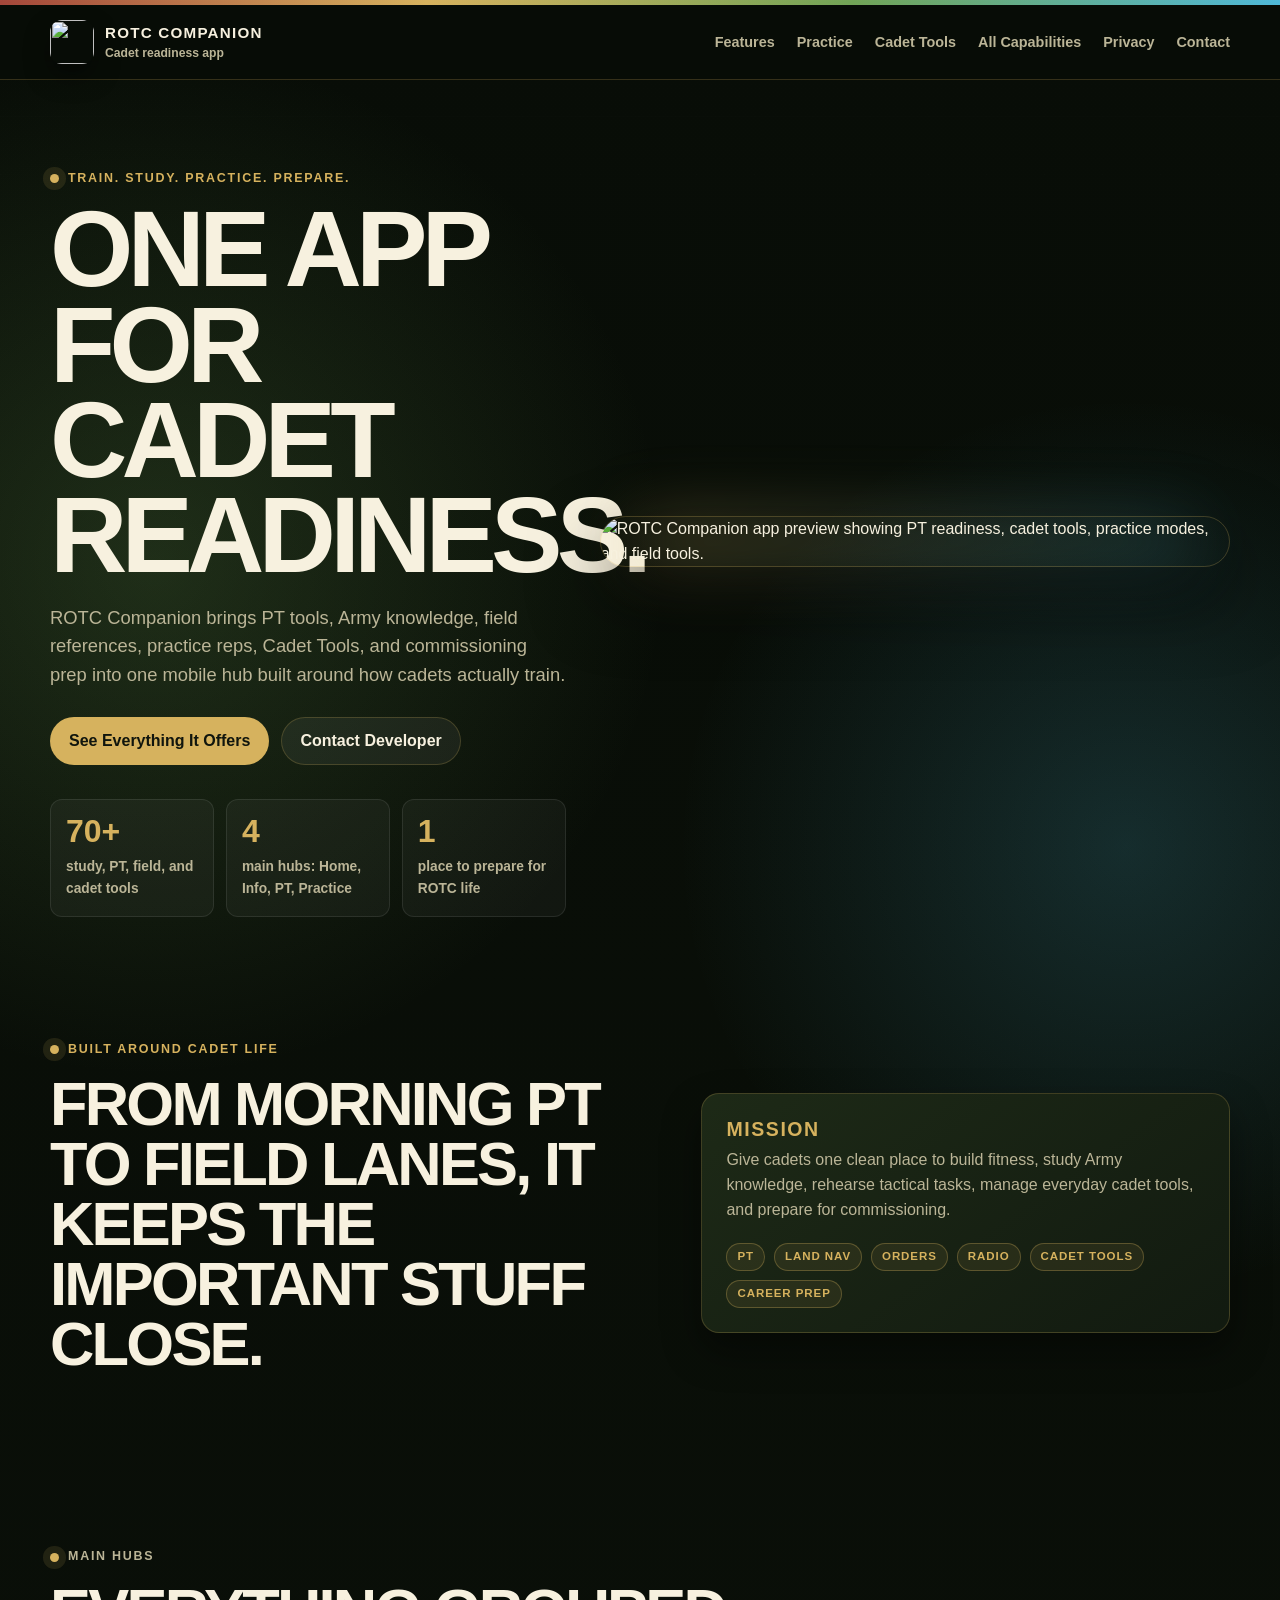
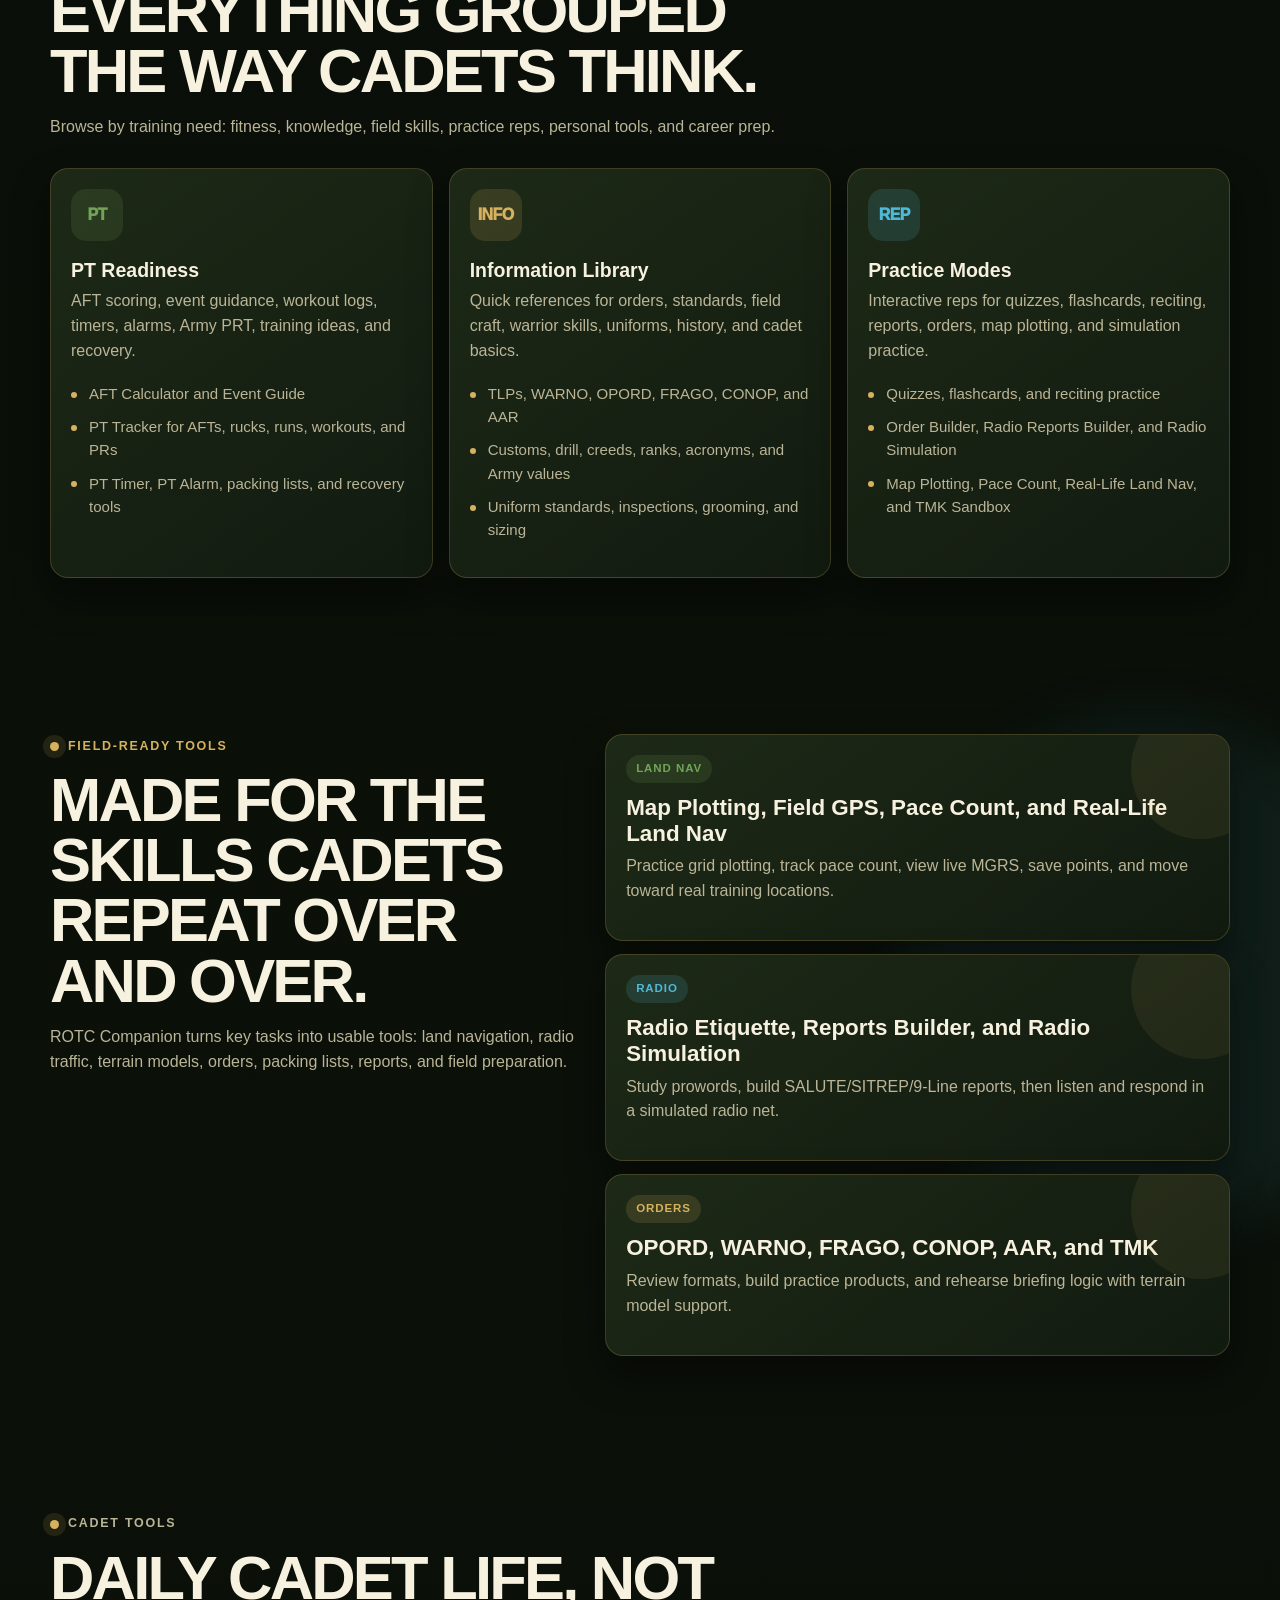
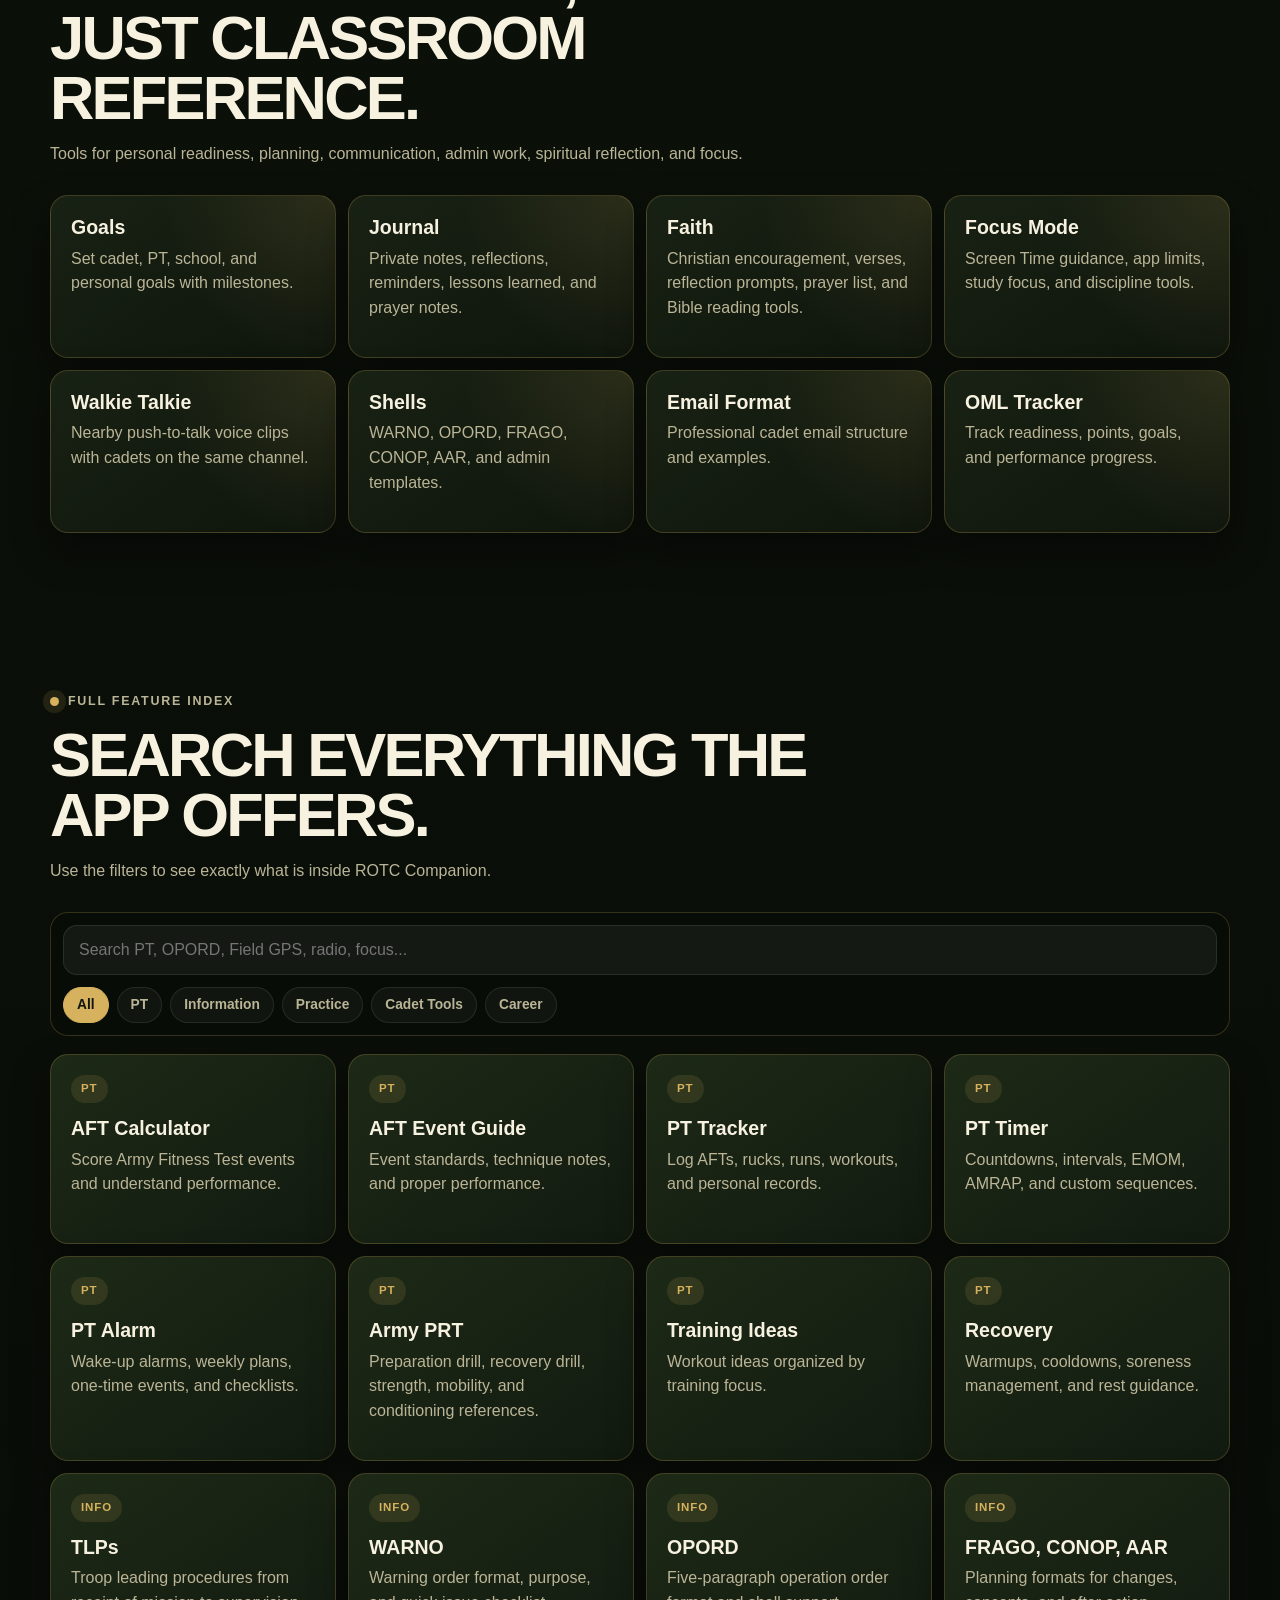
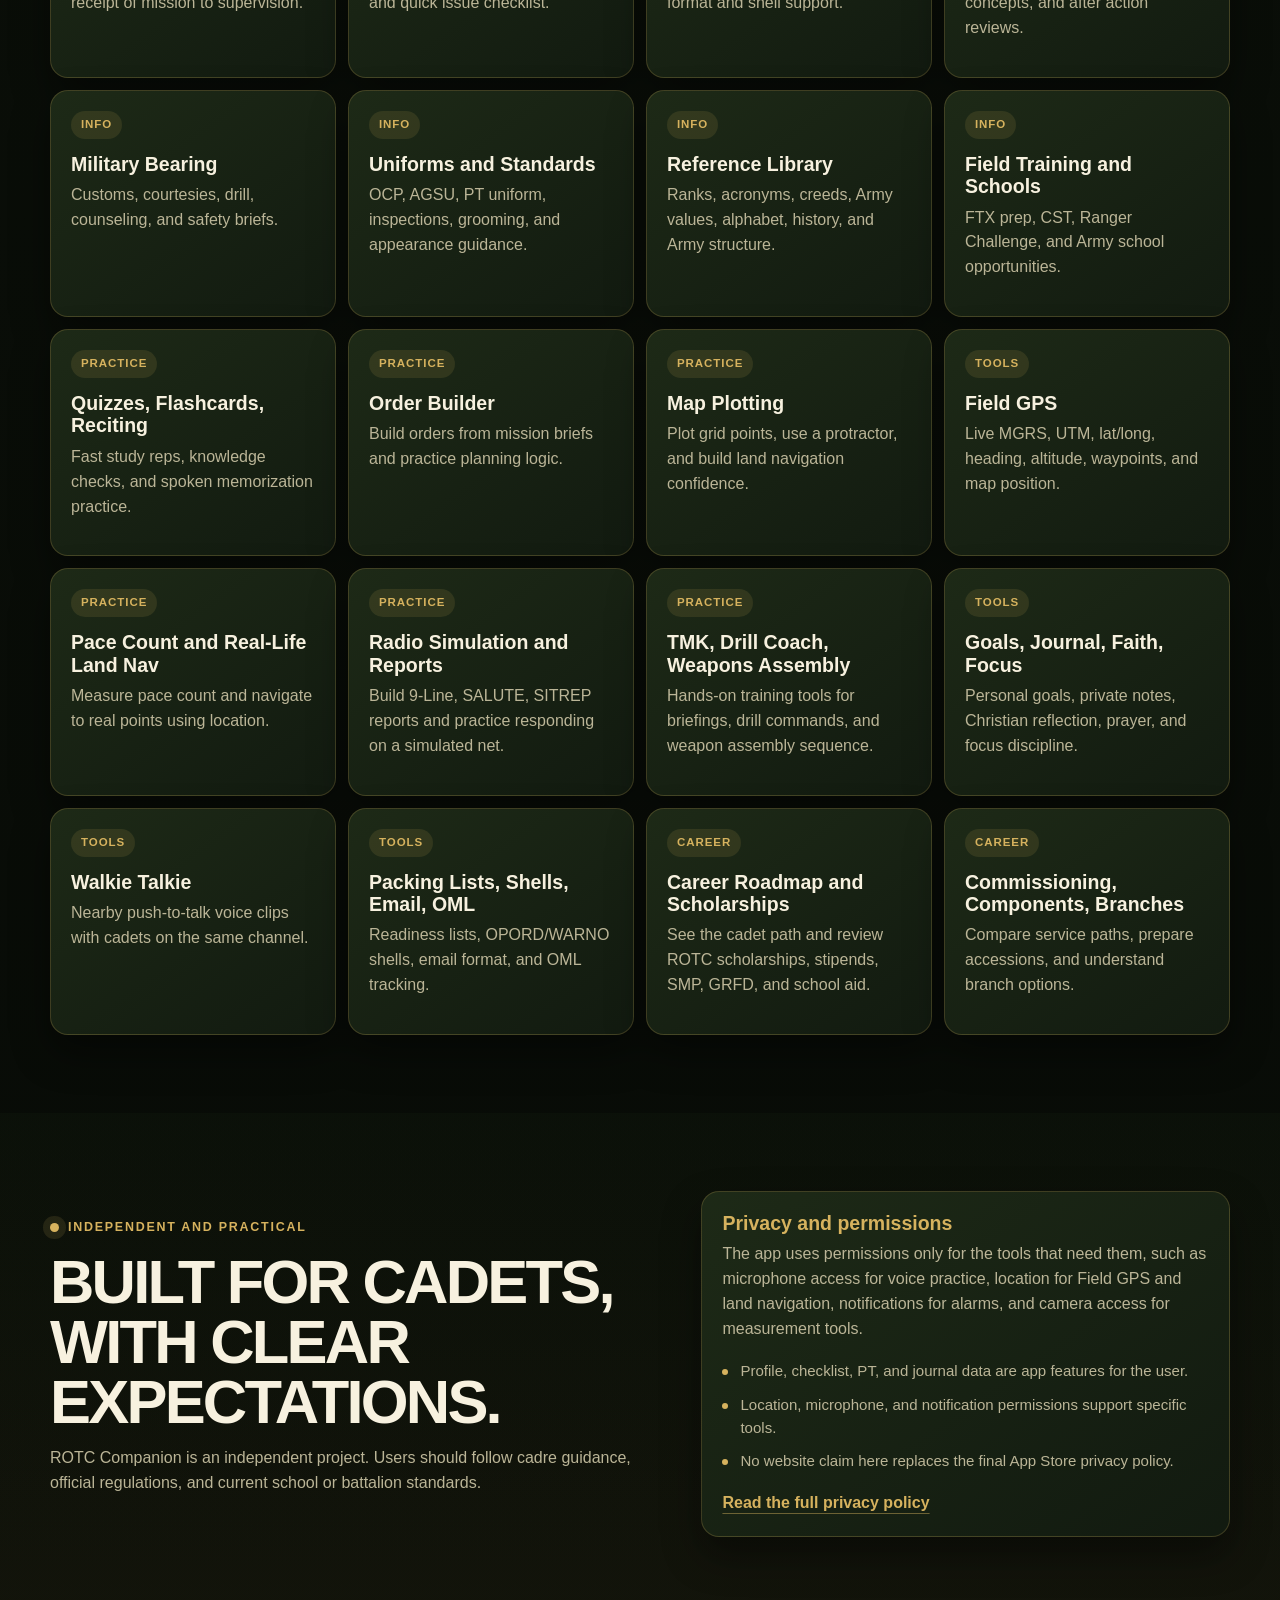
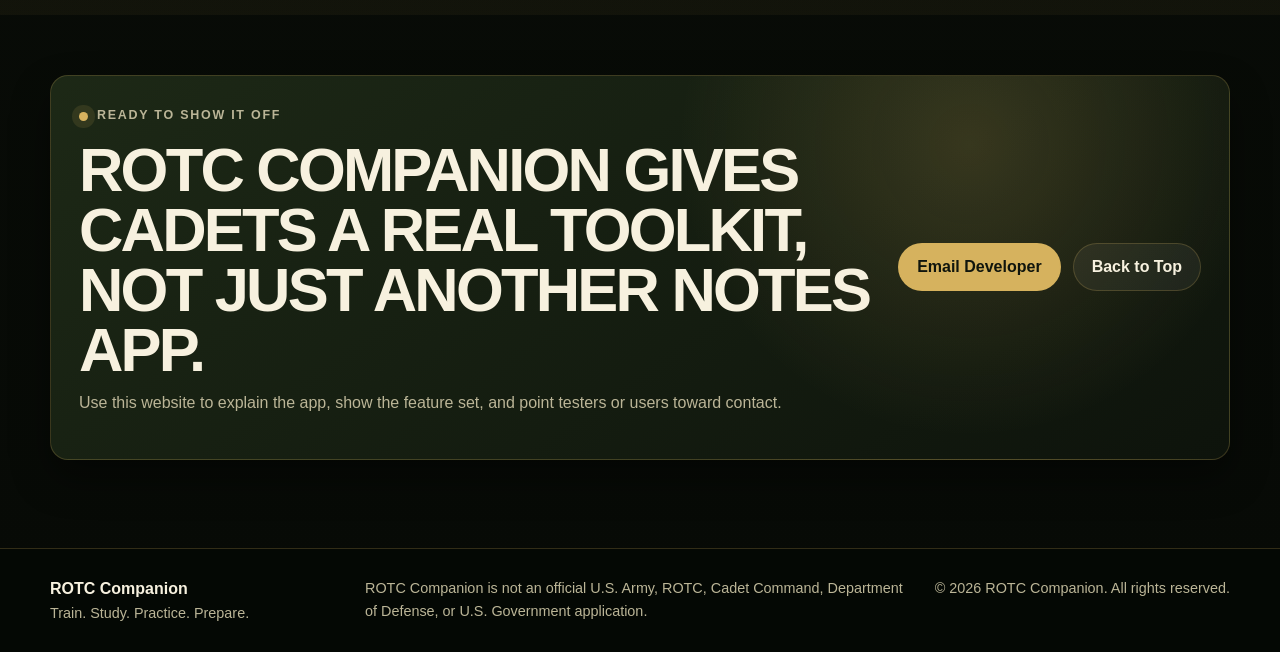
==== commit a73ff0fe: "Add files via upload" ====
--- a/index.html
+++ b/index.html
@@ -35,6 +35,7 @@
         <a href="#practice">Practice</a>
         <a href="#tools">Cadet Tools</a>
         <a href="#all-capabilities">All Capabilities</a>
+        <a href="privacy.html">Privacy</a>
         <a href="#contact">Contact</a>
       </div>
     </nav>
@@ -367,6 +368,7 @@
             <li>Location, microphone, and notification permissions support specific tools.</li>
             <li>No website claim here replaces the final App Store privacy policy.</li>
           </ul>
+          <a class="inline-link" href="privacy.html">Read the full privacy policy</a>
         </div>
       </div>
     </section>
--- a/styles.css
+++ b/styles.css
@@ -0,0 +1,969 @@
+:root {
+  --bg: #080d07;
+  --bg-2: #0d140b;
+  --surface: #121a10;
+  --surface-2: #172112;
+  --surface-3: #1e2a17;
+  --text: #f7f1df;
+  --muted: #bbb597;
+  --muted-2: #8f8a76;
+  --gold: #d6b25e;
+  --green: #71a456;
+  --blue: #4fb9d8;
+  --red: #a4473a;
+  --pink: #e66d91;
+  --border: rgba(214, 178, 94, 0.22);
+  --border-soft: rgba(255, 255, 255, 0.09);
+  --shadow: rgba(0, 0, 0, 0.42);
+  --radius: 18px;
+  --radius-sm: 12px;
+  --max: 1180px;
+}
+
+* {
+  box-sizing: border-box;
+}
+
+html {
+  scroll-behavior: smooth;
+}
+
+body {
+  margin: 0;
+  font-family: Arial, Helvetica, sans-serif;
+  color: var(--text);
+  background:
+    radial-gradient(circle at 12% 8%, rgba(113, 164, 86, 0.22), transparent 32rem),
+    radial-gradient(circle at 88% 12%, rgba(79, 185, 216, 0.18), transparent 28rem),
+    linear-gradient(180deg, #080d07 0%, #0b1009 42%, #070a06 100%);
+  line-height: 1.55;
+  overflow-x: hidden;
+}
+
+body::before {
+  content: "";
+  position: fixed;
+  inset: 0;
+  pointer-events: none;
+  opacity: 0.18;
+  background-image:
+    linear-gradient(rgba(255, 255, 255, 0.05) 1px, transparent 1px),
+    linear-gradient(90deg, rgba(255, 255, 255, 0.04) 1px, transparent 1px);
+  background-size: 58px 58px;
+  mask-image: linear-gradient(to bottom, black, transparent 78%);
+}
+
+img {
+  display: block;
+  max-width: 100%;
+}
+
+a {
+  color: inherit;
+  text-decoration: none;
+}
+
+button,
+input {
+  font: inherit;
+}
+
+.sr-only {
+  position: absolute;
+  width: 1px;
+  height: 1px;
+  overflow: hidden;
+  clip: rect(0, 0, 0, 0);
+  white-space: nowrap;
+}
+
+.signal-strip {
+  height: 5px;
+  background: linear-gradient(90deg, var(--red), var(--gold), var(--green), var(--blue));
+}
+
+.site-header {
+  position: sticky;
+  top: 0;
+  z-index: 50;
+  border-bottom: 1px solid var(--border);
+  background: rgba(8, 13, 7, 0.82);
+  backdrop-filter: blur(18px);
+}
+
+.nav-shell {
+  width: min(var(--max), calc(100% - 36px));
+  min-height: 74px;
+  margin: 0 auto;
+  display: flex;
+  align-items: center;
+  justify-content: space-between;
+  gap: 18px;
+}
+
+.brand {
+  display: inline-flex;
+  align-items: center;
+  gap: 11px;
+}
+
+.brand img {
+  width: 44px;
+  height: 44px;
+  border-radius: 12px;
+  box-shadow: 0 12px 26px rgba(0, 0, 0, 0.36);
+}
+
+.brand span {
+  display: grid;
+  gap: 0;
+}
+
+.brand strong {
+  font-size: 0.95rem;
+  letter-spacing: 0.08em;
+  text-transform: uppercase;
+}
+
+.brand small {
+  color: var(--muted);
+  font-weight: 700;
+  font-size: 0.76rem;
+}
+
+.nav-links {
+  display: flex;
+  align-items: center;
+  gap: 22px;
+  color: var(--muted);
+  font-size: 0.9rem;
+  font-weight: 800;
+}
+
+.nav-links a {
+  position: relative;
+  padding: 6px 0;
+}
+
+.nav-links a::after {
+  content: "";
+  position: absolute;
+  left: 0;
+  right: 0;
+  bottom: 0;
+  height: 2px;
+  transform: scaleX(0);
+  transform-origin: right;
+  background: var(--gold);
+  transition: transform 180ms ease;
+}
+
+.nav-links a:hover,
+.nav-links a:focus-visible {
+  color: var(--text);
+}
+
+.nav-links a:hover::after,
+.nav-links a:focus-visible::after {
+  transform: scaleX(1);
+  transform-origin: left;
+}
+
+.nav-toggle {
+  display: none;
+  width: 42px;
+  height: 42px;
+  border: 1px solid var(--border);
+  border-radius: 12px;
+  background: rgba(255, 255, 255, 0.04);
+  color: var(--text);
+  padding: 9px;
+}
+
+.nav-toggle span:not(.sr-only) {
+  display: block;
+  height: 2px;
+  margin: 5px 0;
+  border-radius: 999px;
+  background: var(--gold);
+}
+
+.container {
+  width: min(var(--max), calc(100% - 36px));
+  margin: 0 auto;
+}
+
+.section-band {
+  position: relative;
+  padding: 78px 0;
+}
+
+.hero {
+  padding-top: 86px;
+}
+
+.hero-grid {
+  display: grid;
+  grid-template-columns: minmax(0, 0.9fr) minmax(390px, 1.1fr);
+  align-items: center;
+  gap: 34px;
+}
+
+.eyebrow {
+  display: inline-flex;
+  align-items: center;
+  gap: 9px;
+  margin: 0 0 14px;
+  color: var(--gold);
+  font-size: 0.78rem;
+  font-weight: 900;
+  letter-spacing: 0.14em;
+  text-transform: uppercase;
+}
+
+.eyebrow span {
+  width: 9px;
+  height: 9px;
+  border-radius: 999px;
+  background: var(--gold);
+  box-shadow: 0 0 0 7px rgba(214, 178, 94, 0.12);
+}
+
+h1,
+h2,
+h3,
+p {
+  margin-top: 0;
+}
+
+h1 {
+  max-width: 690px;
+  margin-bottom: 20px;
+  font-size: clamp(3rem, 8.5vw, 6.7rem);
+  line-height: 0.89;
+  letter-spacing: -0.055em;
+  text-transform: uppercase;
+}
+
+h2 {
+  margin-bottom: 14px;
+  font-size: clamp(2rem, 4.8vw, 4rem);
+  line-height: 0.98;
+  letter-spacing: -0.045em;
+  text-transform: uppercase;
+}
+
+h3 {
+  margin-bottom: 8px;
+  font-size: 1.22rem;
+  line-height: 1.15;
+}
+
+.hero-lede,
+.section-heading > p,
+.section-title > p:not(.eyebrow),
+.mission-card p,
+.wide-feature p,
+.policy-card p,
+.cta-card p,
+.footer p {
+  color: var(--muted);
+}
+
+.hero-lede {
+  max-width: 650px;
+  font-size: 1.15rem;
+}
+
+.hero-actions,
+.cta-actions {
+  display: flex;
+  flex-wrap: wrap;
+  gap: 12px;
+  margin-top: 28px;
+}
+
+.button {
+  display: inline-flex;
+  align-items: center;
+  justify-content: center;
+  min-height: 48px;
+  border: 1px solid var(--border);
+  border-radius: 999px;
+  padding: 0 18px;
+  font-weight: 900;
+  transition:
+    transform 180ms ease,
+    border-color 180ms ease,
+    background-color 180ms ease,
+    box-shadow 180ms ease;
+}
+
+.button:hover,
+.button:focus-visible {
+  transform: translateY(-2px);
+  border-color: rgba(214, 178, 94, 0.6);
+  box-shadow: 0 14px 28px rgba(0, 0, 0, 0.22);
+}
+
+.button.primary {
+  color: #10150d;
+  background: var(--gold);
+}
+
+.button.secondary {
+  color: var(--text);
+  background: rgba(255, 255, 255, 0.055);
+}
+
+.inline-link {
+  display: inline-flex;
+  margin-top: 18px;
+  color: var(--gold);
+  font-weight: 900;
+  text-decoration: underline;
+  text-decoration-color: rgba(214, 178, 94, 0.45);
+  text-underline-offset: 5px;
+}
+
+.inline-link:hover,
+.inline-link:focus-visible {
+  color: #f0d281;
+}
+
+.hero-stats {
+  display: grid;
+  grid-template-columns: repeat(3, minmax(0, 1fr));
+  gap: 12px;
+  margin-top: 34px;
+}
+
+.hero-stats div {
+  min-height: 118px;
+  padding: 15px;
+  border: 1px solid var(--border-soft);
+  border-radius: var(--radius-sm);
+  background: rgba(255, 255, 255, 0.04);
+}
+
+.hero-stats strong {
+  display: block;
+  color: var(--gold);
+  font-size: 2rem;
+  line-height: 1;
+}
+
+.hero-stats span {
+  display: block;
+  margin-top: 9px;
+  color: var(--muted);
+  font-size: 0.86rem;
+  font-weight: 700;
+}
+
+.hero-visual {
+  position: relative;
+  isolation: isolate;
+}
+
+.hero-visual::before {
+  content: "";
+  position: absolute;
+  inset: 8% 5%;
+  z-index: -1;
+  border-radius: 46px;
+  background: linear-gradient(135deg, rgba(214, 178, 94, 0.35), rgba(79, 185, 216, 0.22));
+  filter: blur(34px);
+  animation: glowPulse 5s ease-in-out infinite;
+}
+
+.hero-visual img {
+  width: 100%;
+  border: 1px solid rgba(214, 178, 94, 0.25);
+  border-radius: 34px;
+  box-shadow: 0 30px 70px rgba(0, 0, 0, 0.5);
+  animation: floatPreview 6s ease-in-out infinite;
+}
+
+.intro-band {
+  padding-top: 42px;
+}
+
+.split {
+  display: grid;
+  grid-template-columns: minmax(0, 0.92fr) minmax(320px, 0.78fr);
+  align-items: center;
+  gap: 28px;
+}
+
+.mission-card,
+.policy-card,
+.cta-card,
+.hub-card,
+.wide-feature,
+.tool-card,
+.capability {
+  border: 1px solid var(--border);
+  border-radius: var(--radius);
+  background:
+    linear-gradient(145deg, rgba(30, 42, 23, 0.94), rgba(18, 26, 16, 0.93)),
+    var(--surface);
+  box-shadow: 0 18px 38px var(--shadow);
+}
+
+.mission-card {
+  padding: 24px;
+}
+
+.mission-card h3 {
+  color: var(--gold);
+  text-transform: uppercase;
+  letter-spacing: 0.08em;
+}
+
+.mission-pills {
+  display: flex;
+  flex-wrap: wrap;
+  gap: 9px;
+  margin-top: 20px;
+}
+
+.mission-pills span,
+.feature-tag,
+.capability span {
+  display: inline-flex;
+  align-items: center;
+  min-height: 28px;
+  border-radius: 999px;
+  padding: 0 10px;
+  font-size: 0.72rem;
+  font-weight: 900;
+  letter-spacing: 0.08em;
+  text-transform: uppercase;
+}
+
+.mission-pills span {
+  color: var(--gold);
+  border: 1px solid rgba(214, 178, 94, 0.3);
+  background: rgba(214, 178, 94, 0.09);
+}
+
+.section-heading {
+  max-width: 780px;
+  margin-bottom: 28px;
+}
+
+.hub-grid {
+  display: grid;
+  grid-template-columns: repeat(3, minmax(0, 1fr));
+  gap: 16px;
+}
+
+.hub-card,
+.tool-card,
+.capability,
+.wide-feature,
+.policy-card {
+  padding: 20px;
+}
+
+.hub-card {
+  min-height: 410px;
+  transition: transform 180ms ease, border-color 180ms ease;
+}
+
+.hub-card:hover,
+.tool-card:hover,
+.capability:hover {
+  transform: translateY(-4px);
+  border-color: rgba(214, 178, 94, 0.48);
+}
+
+.hub-icon {
+  width: 52px;
+  height: 52px;
+  display: grid;
+  place-items: center;
+  margin-bottom: 18px;
+  border-radius: 15px;
+  font-weight: 950;
+  letter-spacing: -0.04em;
+}
+
+.hub-icon.green {
+  color: var(--green);
+  background: rgba(113, 164, 86, 0.15);
+}
+
+.hub-icon.gold {
+  color: var(--gold);
+  background: rgba(214, 178, 94, 0.15);
+}
+
+.hub-icon.blue {
+  color: var(--blue);
+  background: rgba(79, 185, 216, 0.15);
+}
+
+.hub-card p,
+.tool-card p,
+.capability p {
+  color: var(--muted);
+}
+
+.hub-card ul,
+.policy-card ul {
+  display: grid;
+  gap: 10px;
+  margin: 18px 0 0;
+  padding: 0;
+  list-style: none;
+}
+
+.hub-card li,
+.policy-card li {
+  position: relative;
+  padding-left: 18px;
+  color: var(--muted);
+  font-size: 0.94rem;
+}
+
+.hub-card li::before,
+.policy-card li::before {
+  content: "";
+  position: absolute;
+  left: 0;
+  top: 0.65em;
+  width: 6px;
+  height: 6px;
+  border-radius: 999px;
+  background: var(--gold);
+}
+
+.field-band {
+  overflow: hidden;
+}
+
+.field-band::before {
+  content: "";
+  position: absolute;
+  inset: 8% -10% auto auto;
+  width: 520px;
+  height: 520px;
+  border-radius: 999px;
+  background: rgba(79, 185, 216, 0.08);
+  filter: blur(28px);
+}
+
+.field-grid {
+  display: grid;
+  grid-template-columns: minmax(0, 0.85fr) minmax(360px, 1fr);
+  gap: 24px;
+  align-items: start;
+}
+
+.feature-stack {
+  display: grid;
+  gap: 13px;
+}
+
+.wide-feature {
+  position: relative;
+  overflow: hidden;
+}
+
+.wide-feature::after {
+  content: "";
+  position: absolute;
+  top: -36px;
+  right: -42px;
+  width: 140px;
+  height: 140px;
+  border-radius: 999px;
+  background: rgba(214, 178, 94, 0.08);
+}
+
+.feature-tag.green {
+  color: var(--green);
+  background: rgba(113, 164, 86, 0.15);
+}
+
+.feature-tag.blue {
+  color: var(--blue);
+  background: rgba(79, 185, 216, 0.15);
+}
+
+.feature-tag.gold {
+  color: var(--gold);
+  background: rgba(214, 178, 94, 0.15);
+}
+
+.wide-feature h3 {
+  margin-top: 12px;
+  font-size: 1.4rem;
+}
+
+.tool-grid {
+  display: grid;
+  grid-template-columns: repeat(4, minmax(0, 1fr));
+  gap: 12px;
+}
+
+.tool-card {
+  min-height: 160px;
+  background:
+    radial-gradient(circle at top right, rgba(214, 178, 94, 0.13), transparent 52%),
+    linear-gradient(145deg, rgba(25, 35, 20, 0.96), rgba(15, 22, 13, 0.94));
+}
+
+.feature-controls {
+  position: sticky;
+  top: 76px;
+  z-index: 10;
+  display: grid;
+  gap: 12px;
+  margin-bottom: 18px;
+  padding: 12px;
+  border: 1px solid var(--border);
+  border-radius: var(--radius);
+  background: rgba(8, 13, 7, 0.82);
+  backdrop-filter: blur(18px);
+}
+
+.search-box input {
+  width: 100%;
+  min-height: 50px;
+  border: 1px solid var(--border-soft);
+  border-radius: 14px;
+  padding: 0 15px;
+  color: var(--text);
+  background: rgba(255, 255, 255, 0.055);
+  outline: none;
+}
+
+.search-box input:focus {
+  border-color: rgba(214, 178, 94, 0.58);
+  box-shadow: 0 0 0 4px rgba(214, 178, 94, 0.12);
+}
+
+.filter-row {
+  display: flex;
+  flex-wrap: wrap;
+  gap: 8px;
+}
+
+.filter {
+  min-height: 36px;
+  border: 1px solid var(--border-soft);
+  border-radius: 999px;
+  padding: 0 13px;
+  color: var(--muted);
+  background: rgba(255, 255, 255, 0.04);
+  font-size: 0.86rem;
+  font-weight: 900;
+  cursor: pointer;
+}
+
+.filter.active,
+.filter:hover,
+.filter:focus-visible {
+  color: #11150d;
+  border-color: var(--gold);
+  background: var(--gold);
+}
+
+.capability-grid {
+  display: grid;
+  grid-template-columns: repeat(4, minmax(0, 1fr));
+  gap: 12px;
+}
+
+.capability {
+  min-height: 190px;
+  transition: transform 180ms ease, opacity 180ms ease, border-color 180ms ease;
+}
+
+.capability.is-hidden {
+  display: none;
+}
+
+.capability span {
+  margin-bottom: 14px;
+  color: var(--gold);
+  background: rgba(214, 178, 94, 0.12);
+}
+
+.empty-state {
+  display: none;
+  margin: 22px 0 0;
+  color: var(--muted);
+  font-weight: 800;
+}
+
+.empty-state.visible {
+  display: block;
+}
+
+.privacy-band {
+  background: linear-gradient(180deg, rgba(113, 164, 86, 0.035), rgba(214, 178, 94, 0.055));
+}
+
+.policy-card h3 {
+  color: var(--gold);
+}
+
+.cta-band {
+  padding: 60px 0 88px;
+}
+
+.cta-card {
+  display: grid;
+  grid-template-columns: minmax(0, 1fr) auto;
+  gap: 24px;
+  align-items: center;
+  padding: 28px;
+  background:
+    radial-gradient(circle at 78% 18%, rgba(214, 178, 94, 0.18), transparent 30%),
+    linear-gradient(145deg, rgba(30, 42, 23, 0.96), rgba(14, 20, 12, 0.96));
+}
+
+.cta-card h2 {
+  max-width: 820px;
+  margin-bottom: 10px;
+}
+
+.cta-actions {
+  justify-content: flex-end;
+  margin-top: 0;
+}
+
+.footer {
+  padding: 28px 0;
+  border-top: 1px solid var(--border);
+  color: var(--muted);
+  background: rgba(4, 7, 4, 0.72);
+}
+
+.footer-grid {
+  display: grid;
+  grid-template-columns: 0.7fr 1.3fr auto;
+  gap: 18px;
+  align-items: start;
+}
+
+.footer strong {
+  color: var(--text);
+}
+
+.footer p {
+  margin-bottom: 0;
+  font-size: 0.9rem;
+}
+
+.reveal {
+  opacity: 0;
+  transform: translateY(22px);
+  transition: opacity 620ms ease, transform 620ms ease;
+}
+
+.reveal.in-view {
+  opacity: 1;
+  transform: translateY(0);
+}
+
+@keyframes floatPreview {
+  0%,
+  100% {
+    transform: translateY(0) rotate(-1deg);
+  }
+  50% {
+    transform: translateY(-14px) rotate(1deg);
+  }
+}
+
+@keyframes glowPulse {
+  0%,
+  100% {
+    opacity: 0.7;
+    transform: scale(0.98);
+  }
+  50% {
+    opacity: 1;
+    transform: scale(1.04);
+  }
+}
+
+@media (prefers-reduced-motion: reduce) {
+  *,
+  *::before,
+  *::after {
+    animation-duration: 0.001ms !important;
+    animation-iteration-count: 1 !important;
+    scroll-behavior: auto !important;
+    transition-duration: 0.001ms !important;
+  }
+}
+
+@media (max-width: 1000px) {
+  .hero-grid,
+  .split,
+  .field-grid,
+  .cta-card {
+    grid-template-columns: 1fr;
+  }
+
+  .hero-grid {
+    gap: 28px;
+  }
+
+  .hero-visual {
+    max-width: 760px;
+    margin: 0 auto;
+  }
+
+  .hub-grid,
+  .capability-grid {
+    grid-template-columns: repeat(2, minmax(0, 1fr));
+  }
+
+  .tool-grid {
+    grid-template-columns: repeat(2, minmax(0, 1fr));
+  }
+
+  .cta-actions {
+    justify-content: flex-start;
+  }
+
+  .footer-grid {
+    grid-template-columns: 1fr;
+  }
+}
+
+@media (max-width: 720px) {
+  .nav-shell {
+    width: min(100% - 28px, var(--max));
+  }
+
+  .nav-toggle {
+    display: block;
+  }
+
+  .nav-links {
+    position: absolute;
+    top: 74px;
+    left: 14px;
+    right: 14px;
+    display: none;
+    padding: 12px;
+    border: 1px solid var(--border);
+    border-radius: 16px;
+    background: rgba(8, 13, 7, 0.96);
+    box-shadow: 0 20px 34px rgba(0, 0, 0, 0.4);
+  }
+
+  .nav-links.open {
+    display: grid;
+    gap: 2px;
+  }
+
+  .nav-links a {
+    padding: 12px;
+    border-radius: 10px;
+  }
+
+  .nav-links a:hover,
+  .nav-links a:focus-visible {
+    background: rgba(255, 255, 255, 0.055);
+  }
+
+  .nav-links a::after {
+    display: none;
+  }
+
+  .container {
+    width: min(100% - 28px, var(--max));
+  }
+
+  .section-band {
+    padding: 58px 0;
+  }
+
+  .hero {
+    padding-top: 48px;
+  }
+
+  .hero-grid {
+    grid-template-columns: 1fr;
+  }
+
+  .hero-stats,
+  .hub-grid,
+  .tool-grid,
+  .capability-grid {
+    grid-template-columns: 1fr;
+  }
+
+  .hero-stats div {
+    min-height: auto;
+  }
+
+  .hero-visual img {
+    border-radius: 22px;
+  }
+
+  .feature-controls {
+    position: relative;
+    top: auto;
+  }
+
+  .filter-row {
+    overflow-x: auto;
+    flex-wrap: nowrap;
+    padding-bottom: 4px;
+  }
+
+  .filter {
+    flex: 0 0 auto;
+  }
+
+  .button {
+    width: 100%;
+  }
+
+  .brand small {
+    display: none;
+  }
+}
+
+@media (max-width: 420px) {
+  .brand strong {
+    font-size: 0.82rem;
+  }
+
+  .brand img {
+    width: 38px;
+    height: 38px;
+  }
+
+  h1 {
+    font-size: clamp(2.6rem, 16vw, 4.2rem);
+  }
+
+  h2 {
+    font-size: clamp(1.9rem, 12vw, 3rem);
+  }
+
+  .hero-lede {
+    font-size: 1rem;
+  }
+
+  .hub-card,
+  .tool-card,
+  .capability,
+  .wide-feature,
+  .policy-card,
+  .mission-card,
+  .cta-card {
+    padding: 17px;
+  }
+}
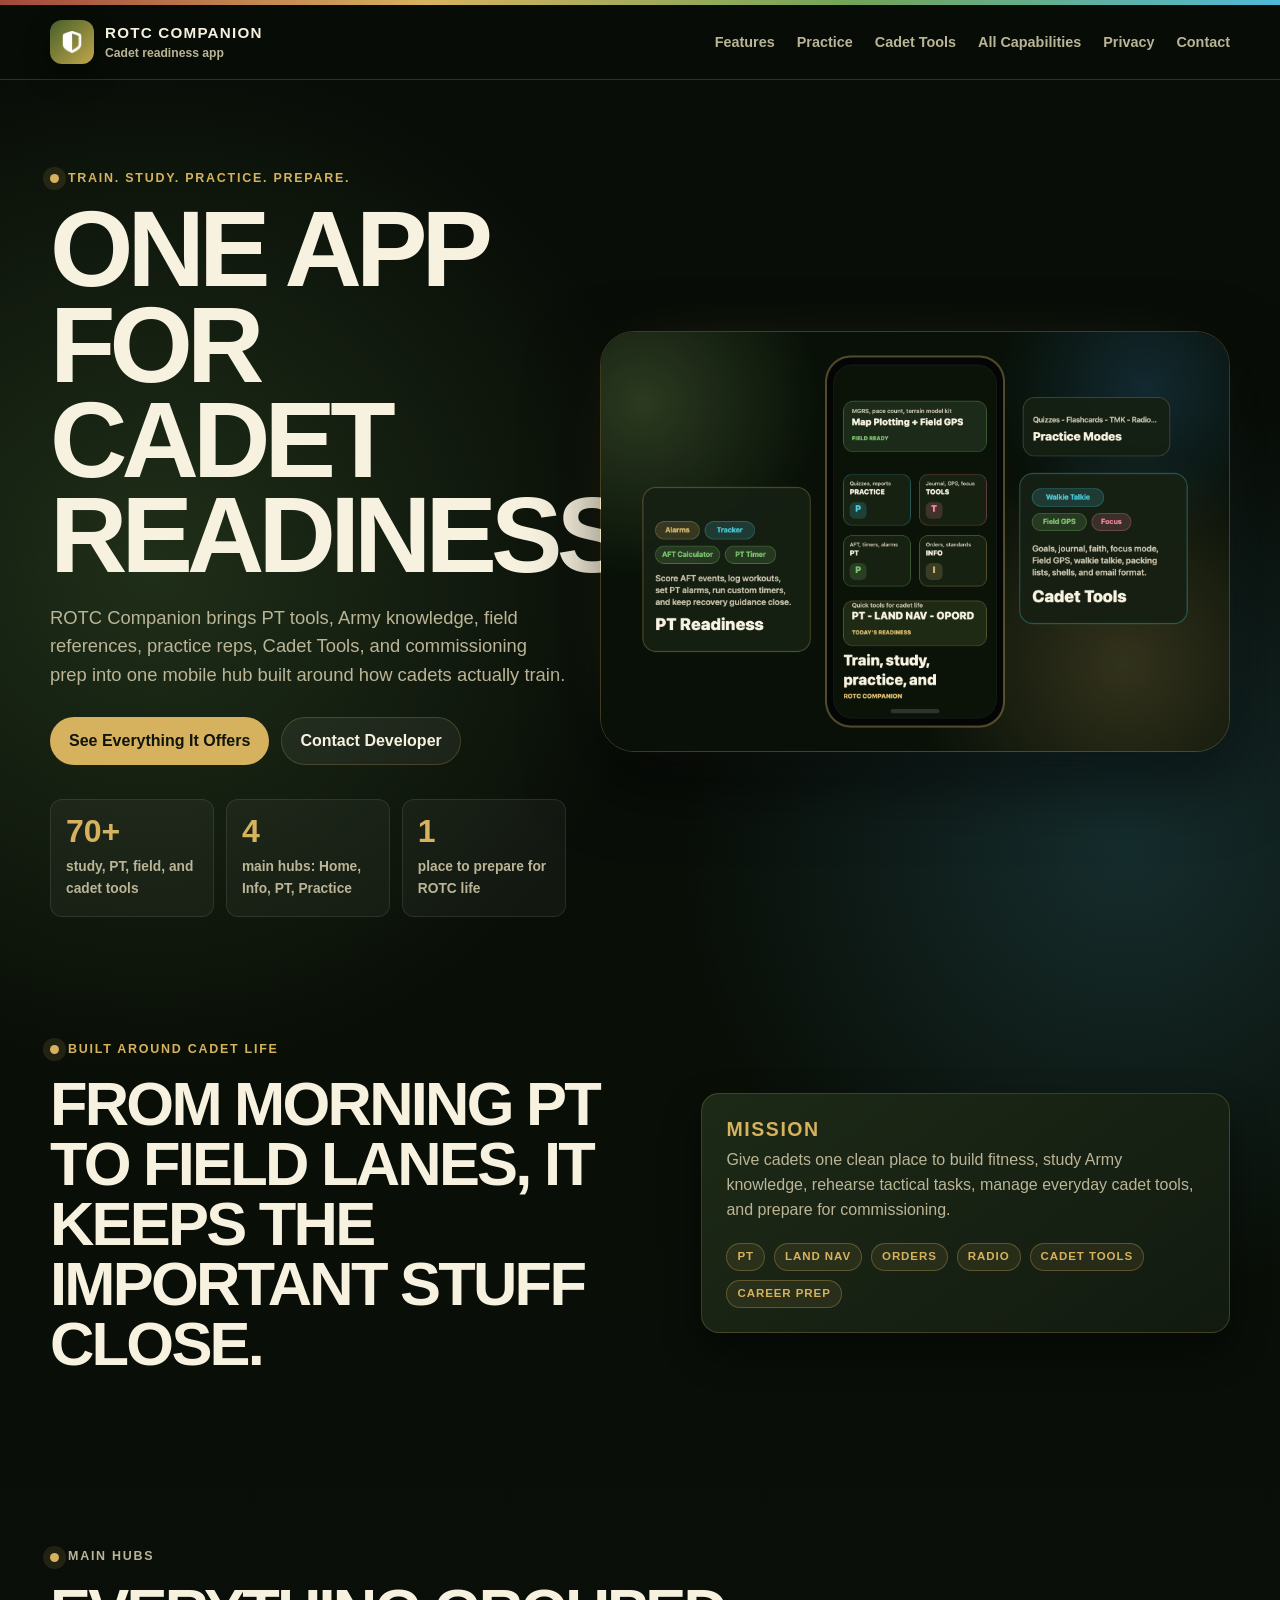
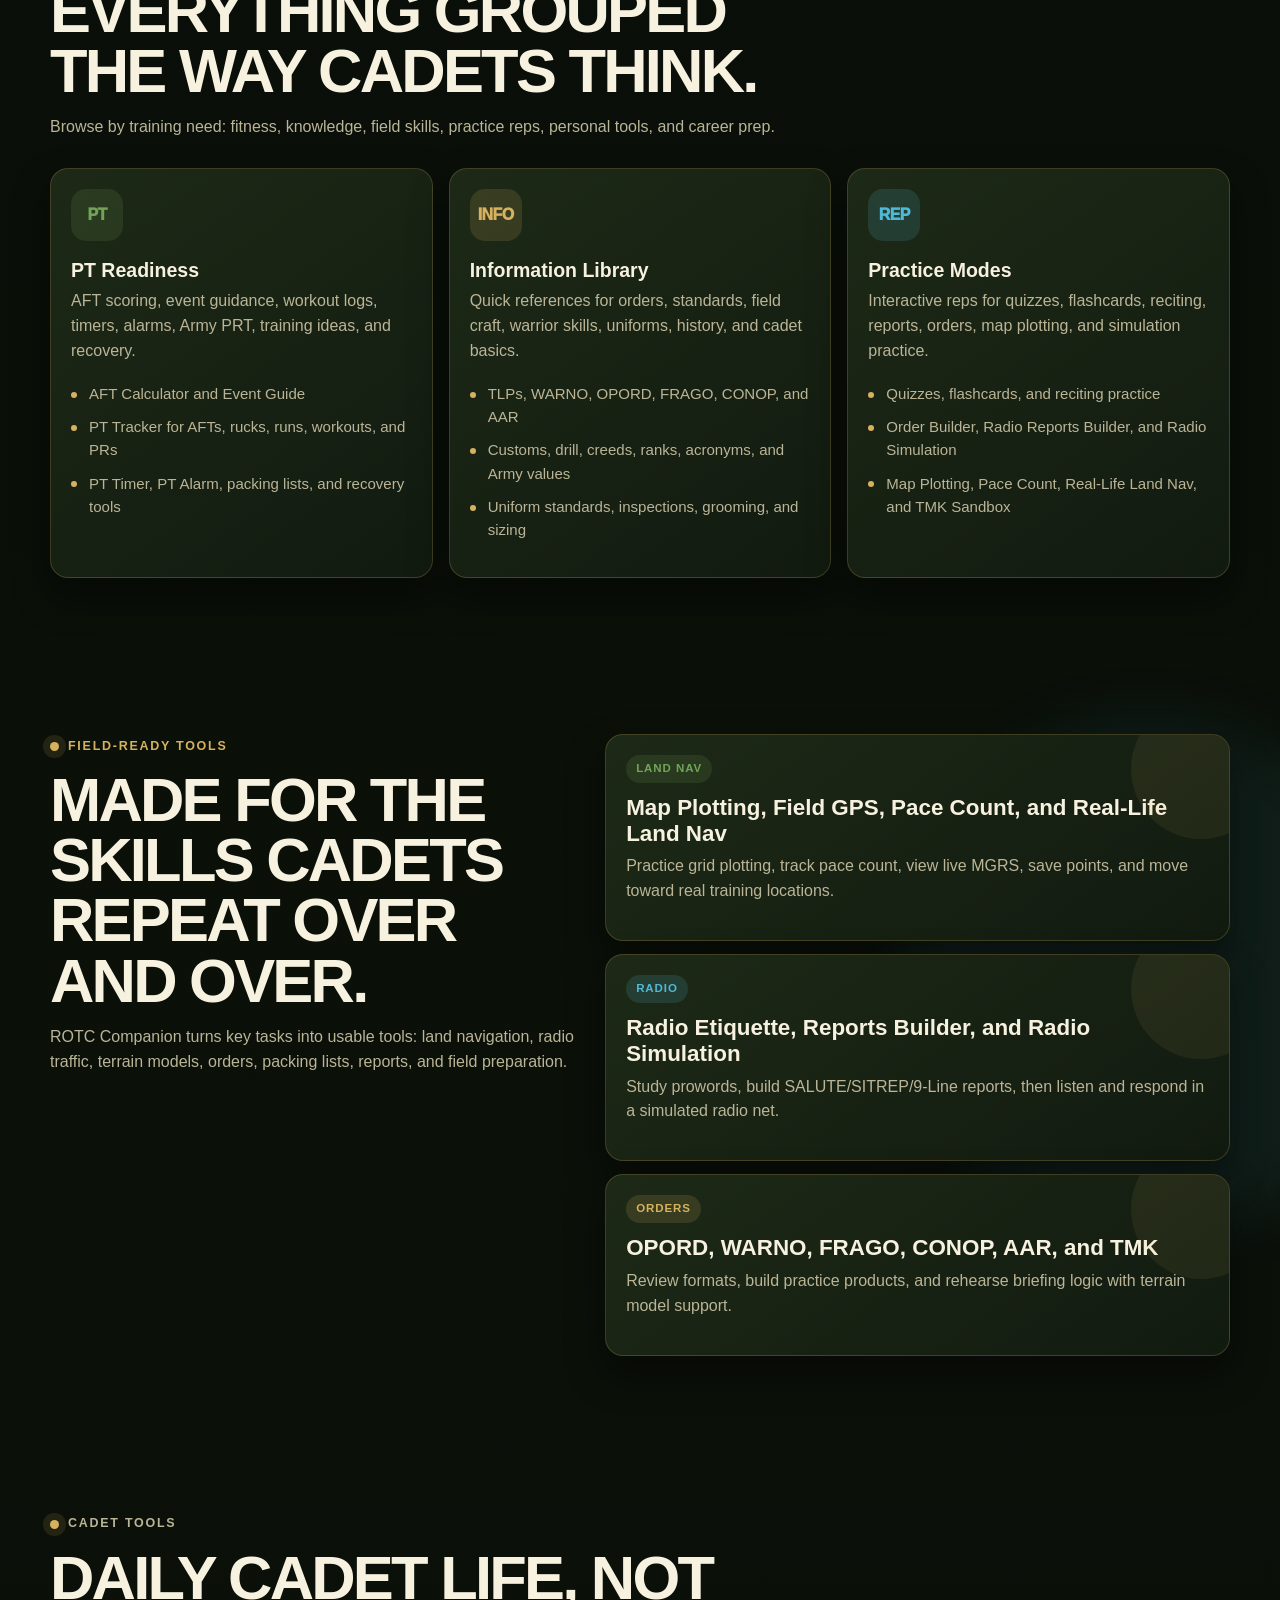
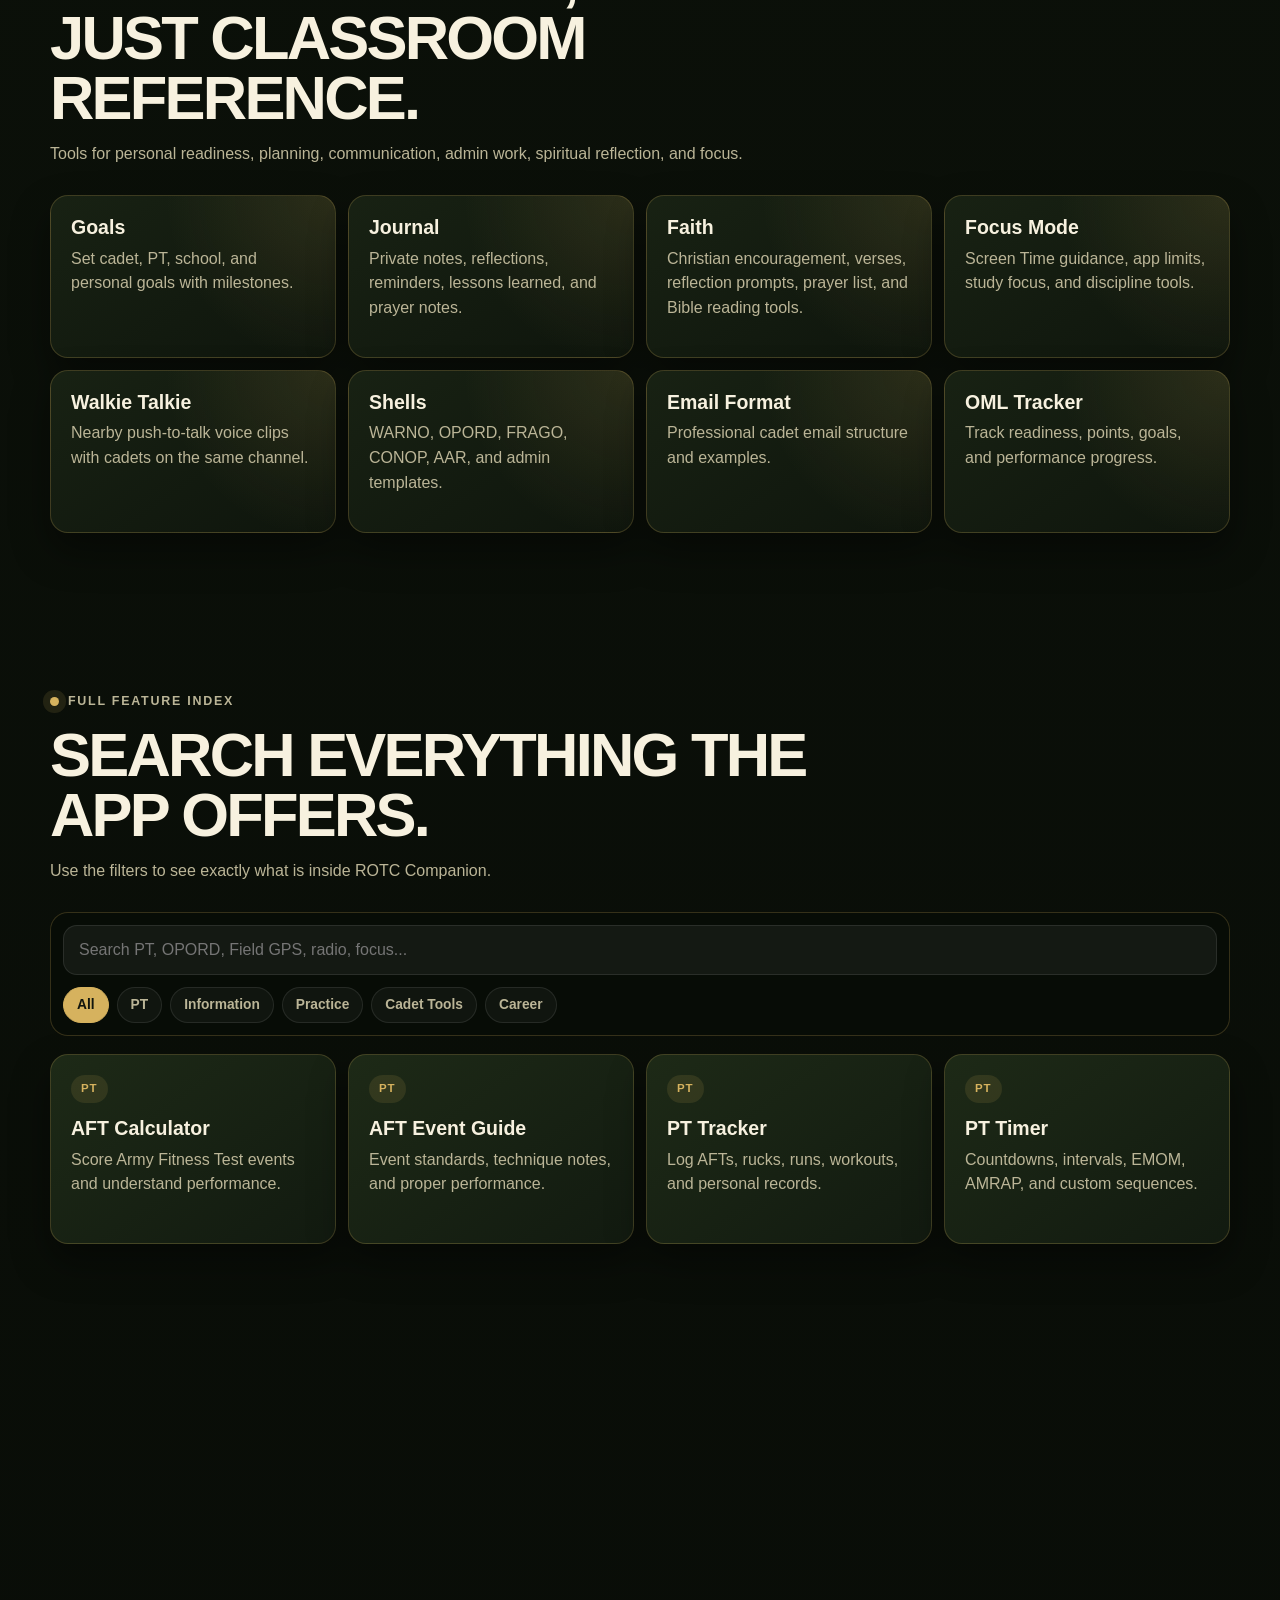
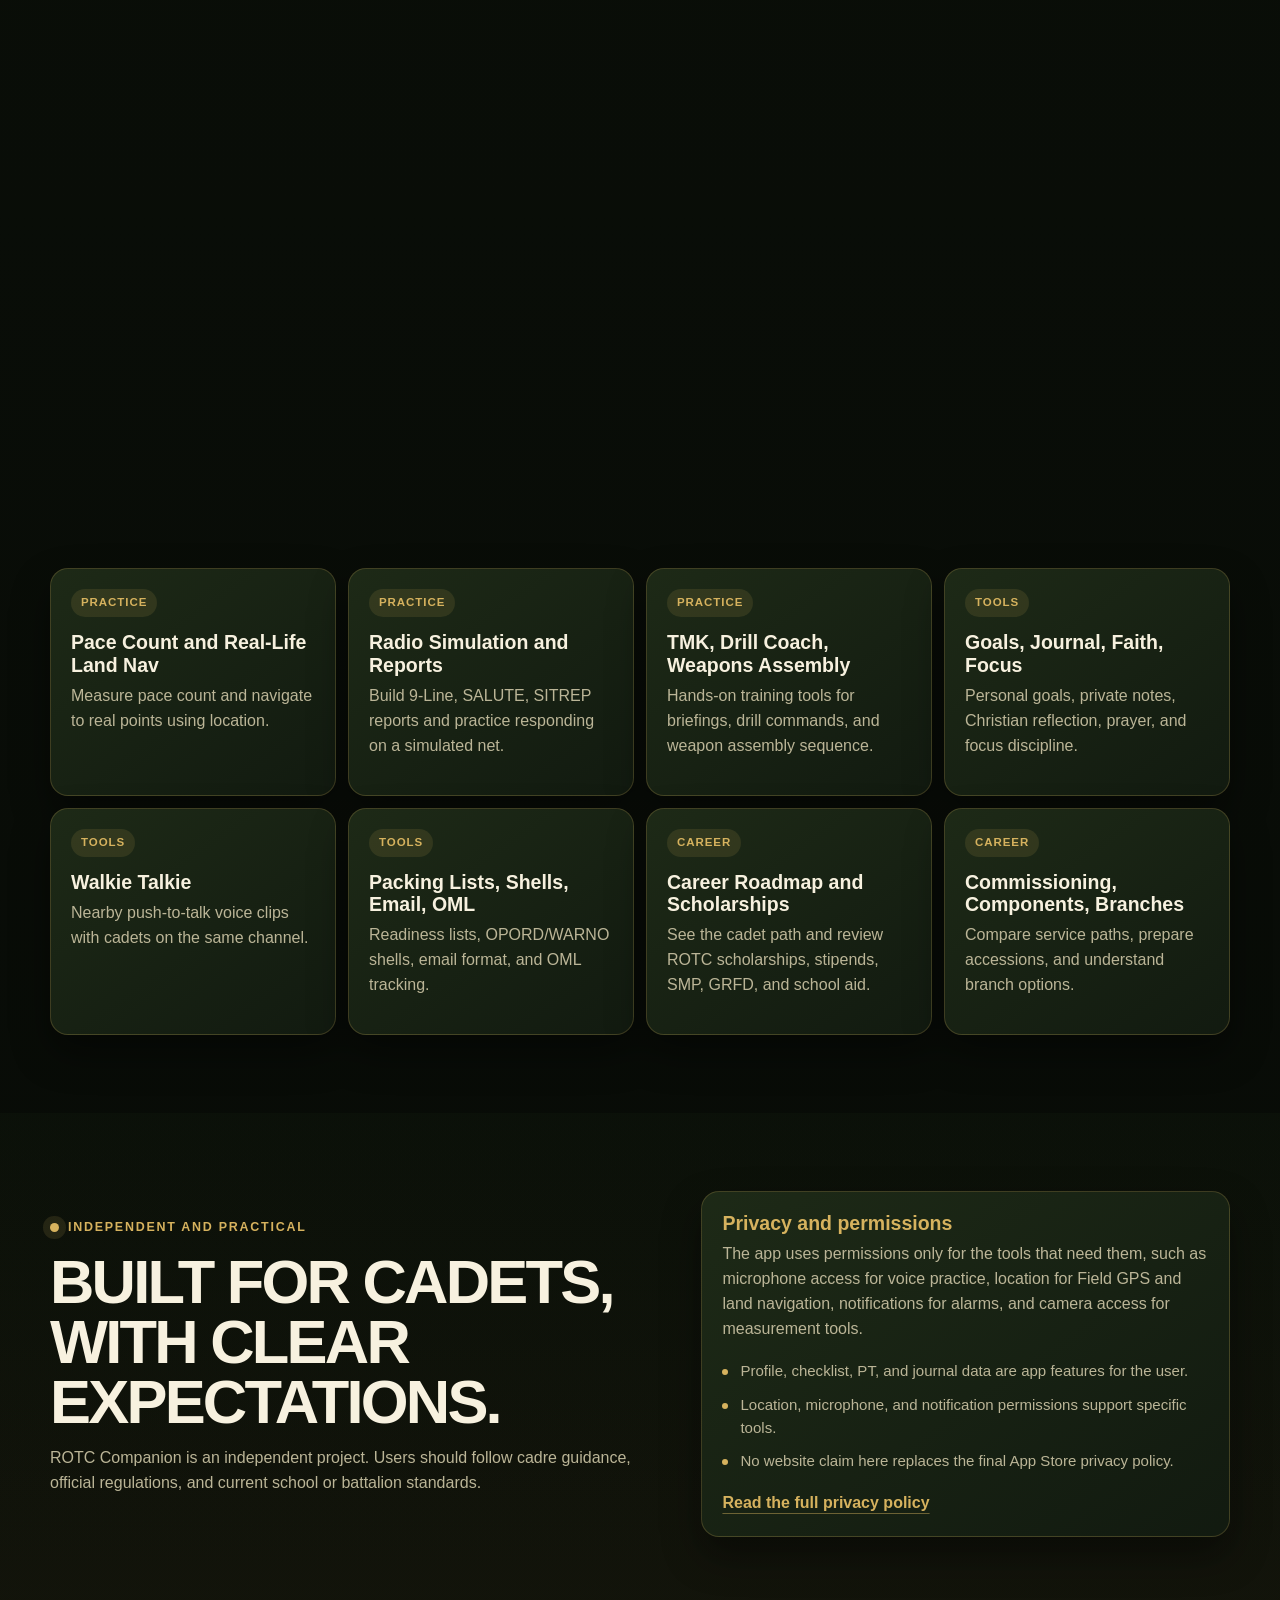
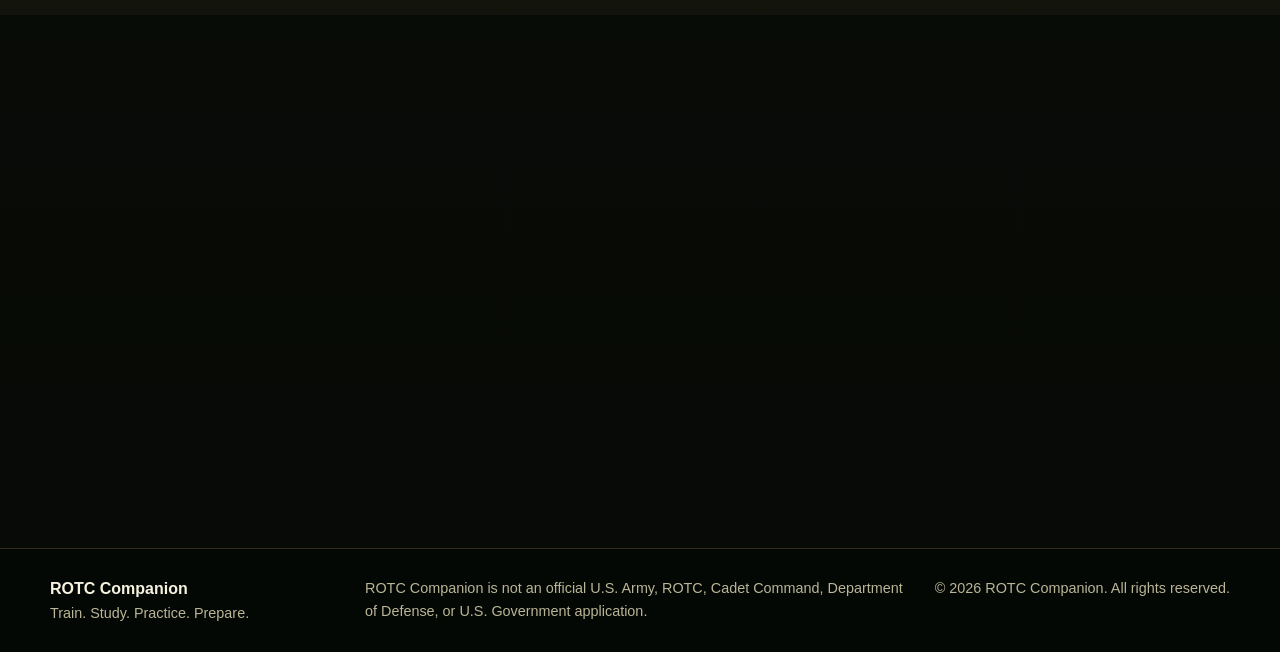
==== commit 5fb21d30: "Add checklist import links page" ====
--- a/index.html
+++ b/index.html
@@ -6,6 +6,17 @@
   <meta name="description" content="ROTC Companion helps cadets train, study, practice, plan, and prepare with PT tools, Army knowledge, cadet tools, and field training resources." />
   <meta name="theme-color" content="#0b1109" />
   <title>ROTC Companion | Cadet Readiness App</title>
+  <link rel="canonical" href="https://trade-girgus.github.io/ROTCCompanion/" />
+  <meta property="og:type" content="website" />
+  <meta property="og:site_name" content="ROTC Companion" />
+  <meta property="og:title" content="ROTC Companion | Cadet Readiness App" />
+  <meta property="og:description" content="PT tools, checklists, land nav, orders, Army knowledge, and cadet readiness tools in one app." />
+  <meta property="og:url" content="https://trade-girgus.github.io/ROTCCompanion/" />
+  <meta property="og:image" content="https://trade-girgus.github.io/ROTCCompanion/assets/rotc-companion-icon-192.png" />
+  <meta name="twitter:card" content="summary" />
+  <meta name="twitter:title" content="ROTC Companion | Cadet Readiness App" />
+  <meta name="twitter:description" content="PT tools, checklists, land nav, orders, Army knowledge, and cadet readiness tools in one app." />
+  <meta name="twitter:image" content="https://trade-girgus.github.io/ROTCCompanion/assets/rotc-companion-icon-192.png" />
   <link rel="icon" href="assets/rotc-companion-icon-192.png" />
   <link rel="apple-touch-icon" href="assets/rotc-companion-icon-192.png" />
   <link rel="stylesheet" href="styles.css" />
